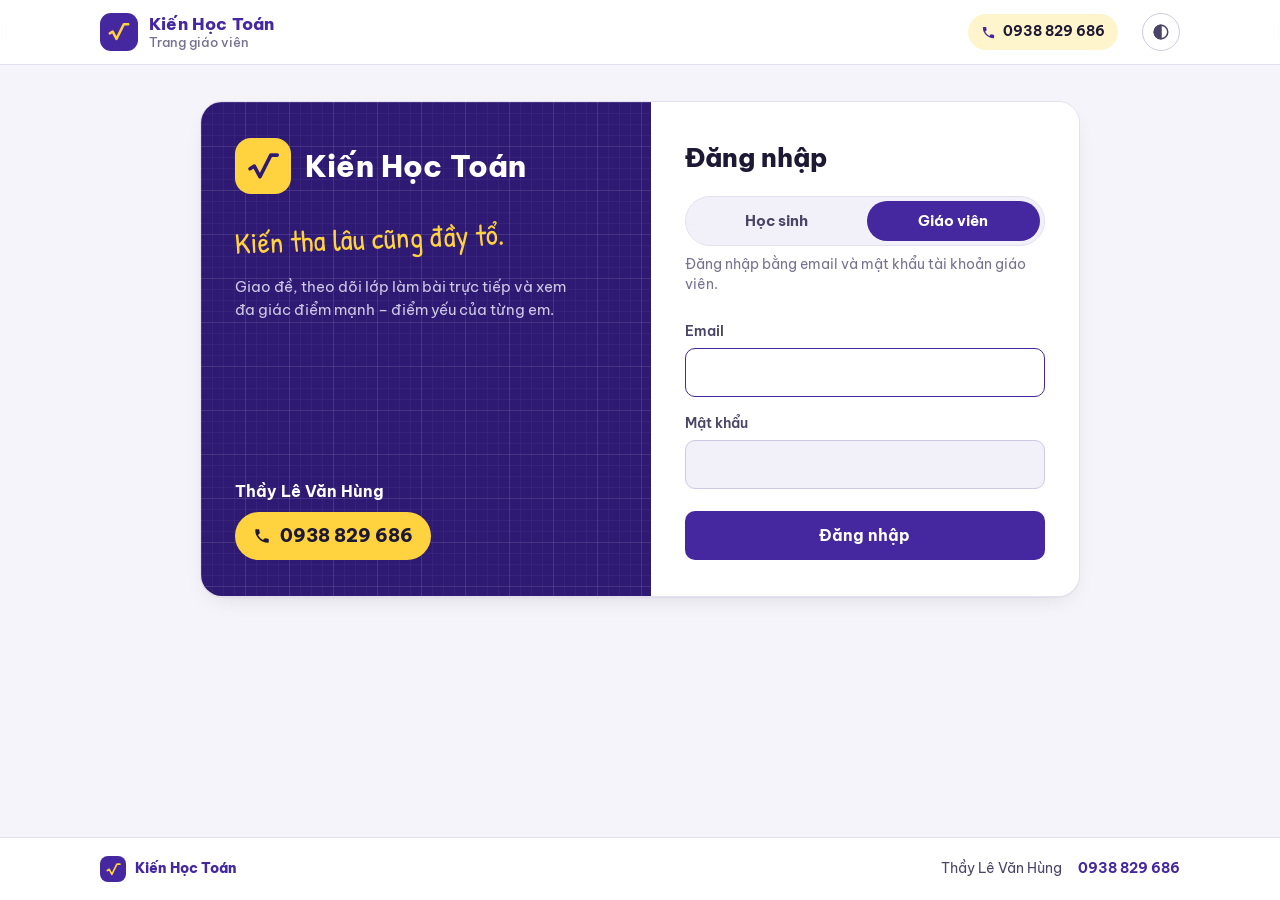
==== giaovien.html @ 75356dbc "Web Kiến Học Toán: bản có giao đề theo ID" ====
<!doctype html>
<html lang="vi">
<head>
<meta charset="utf-8">
<meta name="viewport" content="width=device-width,initial-scale=1">
<title>Giáo viên – Kiến Học Toán</title>
<meta name="description" content="Trang giáo viên Kiến Học Toán.">
<meta name="theme-color" content="#4527a0">
<link rel="icon" href="data:image/svg+xml,%3Csvg xmlns='http://www.w3.org/2000/svg' viewBox='0 0 40 40'%3E%3Crect width='40' height='40' rx='10' fill='%234527a0'/%3E%3Cpath d='M7 22.5l4.2-2.6 5.6 10.6L27.6 9H34' fill='none' stroke='%23ffd23f' stroke-width='3.6' stroke-linecap='round' stroke-linejoin='round'/%3E%3C/svg%3E">
<link rel="stylesheet" href="assets/katex/katex.min.css">
<link rel="stylesheet" href="assets/style.css">
</head>
<body>
<header class="top">
  <div class="wrap">
    <a class="logo" id="goHome" href="#" onclick="return false" aria-label="Kiến Học Toán – về trang chủ"><span class="mark"><svg viewBox="0 0 40 40" aria-hidden="true"><path d="M7 22.5l4.2-2.6 5.6 10.6L27.6 9H34" fill="none" stroke="currentColor" stroke-width="3.6" stroke-linecap="round" stroke-linejoin="round"/></svg></span><span class="t"><b>Kiến Học Toán</b><small>Trang giáo viên</small></span></a>
    <div class="sp"></div>
    <a class="hphone" id="hPhone" hidden></a>
    <div class="student" id="who"></div>
    <button class="iconbtn" id="themeBtn" title="Đổi giao diện sáng/tối" aria-label="Đổi giao diện sáng/tối"><svg width="18" height="18" viewBox="0 0 24 24" fill="none" stroke="currentColor" stroke-width="2"><circle cx="12" cy="12" r="9"/><path d="M12 3a9 9 0 0 0 0 18z" fill="currentColor"/></svg></button>
  </div>
</header>
<main id="app"></main>
<footer class="site-foot" id="siteFoot"></footer>
<div id="modalRoot"></div>
<script src="assets/katex/katex.min.js"></script>
<script src="assets/katex/auto-render.min.js"></script>
<script src="assets/config.js"></script>
<script src="assets/curriculum.js"></script>
<script src="assets/core.js"></script>
<script src="assets/teacher.js"></script>
</body>
</html>
---- assets/style.css ----
/* Kiến Học Toán — giao diện
   Ý tưởng: góc học tập của học sinh Việt Nam — mực tím, vở ô li, bút dạ quang vàng, bút đỏ chấm điểm. */
@font-face{font-family:"Be Vietnam Pro";src:url(fonts/bevietnampro-400.woff) format("woff");font-weight:400;font-display:swap}
@font-face{font-family:"Be Vietnam Pro";src:url(fonts/bevietnampro-500.woff) format("woff");font-weight:500;font-display:swap}
@font-face{font-family:"Be Vietnam Pro";src:url(fonts/bevietnampro-600.woff) format("woff");font-weight:600;font-display:swap}
@font-face{font-family:"Be Vietnam Pro";src:url(fonts/bevietnampro-700.woff) format("woff");font-weight:700 750;font-display:swap}
@font-face{font-family:"Be Vietnam Pro";src:url(fonts/bevietnampro-800.woff) format("woff");font-weight:800 900;font-display:swap}
@font-face{font-family:"Patrick Hand";src:url(fonts/patrickhand.woff) format("woff");font-weight:400;font-display:swap}
:root{
  --bg:#f5f4fa; --surface:#ffffff; --surface-2:#f2f0f9; --ink:#1d1934; --ink-2:#4a4566; --ink-3:#77728f;
  --line:#e4e0f0; --line-2:#cfc9e3;
  --brand:#4527a0; --brand-2:#5b3fd0; --brand-soft:#ebe6fb; --brand-deep:#2f1a73;
  --accent:#ffd23f; --accent-2:#f4bd00; --accent-soft:#fff5cc; --on-accent:#1d1934;
  --pen:#d3302c; --mark-bg:#4527a0;
  --ok:#1d7a47; --ok-soft:#e1f3e8; --bad:#c62828; --bad-soft:#fbe5e4; --warn:#a86400; --warn-soft:#fdf0d8;
  --radar-1:#4527a0; --radar-2:#e09b00;
  --grid:rgba(69,39,160,.09); --grid-strong:rgba(69,39,160,.16);
  --shadow:0 1px 0 rgba(29,25,52,.04),0 8px 24px -12px rgba(29,25,52,.18);
  --on-brand:#ffffff; --r:16px; --r-s:10px;
  --font:"Be Vietnam Pro","Segoe UI",system-ui,-apple-system,Roboto,Arial,sans-serif;
  --hand:"Patrick Hand","Comic Sans MS",cursive;
  --serif:"Times New Roman","Noto Serif",Georgia,serif;
}
@media (prefers-color-scheme:dark){
  :root:not([data-theme="light"]){
    --bg:#14111f; --surface:#1c182c; --surface-2:#18142a; --ink:#ece9f8; --ink-2:#bdb7d8; --ink-3:#8d87aa;
    --line:#2b2543; --line-2:#3a3358; --brand:#a894ff; --brand-2:#bcadff; --brand-soft:#28214a; --brand-deep:#1b1338;
    --accent:#ffd23f; --accent-2:#ffdf6e; --accent-soft:#352c10; --on-accent:#1d1934;
    --pen:#ff6a62;
    --ok:#4cc985; --ok-soft:#14301f; --bad:#ff7b72; --bad-soft:#3a1a1c; --warn:#f0b54a; --warn-soft:#352812;
    --radar-1:#a894ff; --radar-2:#ffd23f; --grid:rgba(168,148,255,.08); --grid-strong:rgba(168,148,255,.14);
    --on-brand:#14111f; --shadow:0 1px 0 rgba(0,0,0,.3),0 10px 28px -12px rgba(0,0,0,.6);
  }
}
:root[data-theme="dark"]{
  --bg:#14111f; --surface:#1c182c; --surface-2:#18142a; --ink:#ece9f8; --ink-2:#bdb7d8; --ink-3:#8d87aa;
  --line:#2b2543; --line-2:#3a3358; --brand:#a894ff; --brand-2:#bcadff; --brand-soft:#28214a; --brand-deep:#1b1338;
  --accent:#ffd23f; --accent-2:#ffdf6e; --accent-soft:#352c10; --on-accent:#1d1934;
  --pen:#ff6a62;
  --ok:#4cc985; --ok-soft:#14301f; --bad:#ff7b72; --bad-soft:#3a1a1c; --warn:#f0b54a; --warn-soft:#352812;
  --radar-1:#a894ff; --radar-2:#ffd23f; --grid:rgba(168,148,255,.08); --grid-strong:rgba(168,148,255,.14);
  --on-brand:#14111f; --shadow:0 1px 0 rgba(0,0,0,.3),0 10px 28px -12px rgba(0,0,0,.6);
}
*{box-sizing:border-box}
html,body{margin:0;padding:0}
body{background:var(--bg);color:var(--ink);font-family:var(--font);font-size:16px;line-height:1.55;-webkit-font-smoothing:antialiased;min-height:100vh;display:flex;flex-direction:column}
main{flex:1}
button,input,select,textarea{font:inherit;color:inherit}
button{cursor:pointer}
a{color:var(--brand)}
:focus-visible{outline:3px solid var(--accent-2);outline-offset:2px;border-radius:6px}
.wrap{max-width:1120px;margin:0 auto;padding:0 20px}
@media (max-width:600px){.wrap{padding:0 16px}}
@media (prefers-reduced-motion:reduce){*{transition:none!important;animation:none!important}}

/* vở ô li: ô vuông nhỏ, cứ 4 ô có 1 đường đậm */
.oli{background-color:var(--surface);
  background-image:linear-gradient(var(--grid-strong) 1px,transparent 1px),linear-gradient(90deg,var(--grid-strong) 1px,transparent 1px),
    linear-gradient(var(--grid) 1px,transparent 1px),linear-gradient(90deg,var(--grid) 1px,transparent 1px);
  background-size:40px 40px,40px 40px,10px 10px,10px 10px}

/* ---------- logo ---------- */
.mark{width:38px;height:38px;border-radius:11px;background:var(--mark-bg,#4527a0);color:var(--accent);display:grid;place-items:center;flex:none}
.mark svg{width:72%;height:72%}
.mark.sm{width:26px;height:26px;border-radius:8px}
.mark.lg{width:56px;height:56px;border-radius:16px;background:var(--accent);color:var(--brand-deep)}

/* ---------- header ---------- */
.top{position:sticky;top:0;z-index:20;background:color-mix(in srgb,var(--surface) 92%,transparent);backdrop-filter:blur(10px);border-bottom:1px solid var(--line)}
.top .wrap{display:flex;align-items:center;gap:12px;height:64px}
.logo{display:flex;align-items:center;gap:11px;color:var(--ink);text-decoration:none;cursor:pointer;min-width:0}
.logo .t{display:flex;flex-direction:column;line-height:1.15;min-width:0}
.logo .t b{font-weight:800;font-size:17px;letter-spacing:.2px;color:var(--brand);white-space:nowrap}
.logo .t small{font-size:12.5px;color:var(--ink-3);font-weight:500;white-space:nowrap}
.top .sp{flex:1}
.hphone{display:inline-flex;align-items:center;gap:7px;padding:7px 13px;border-radius:999px;background:var(--accent-soft);color:var(--ink);text-decoration:none;font-weight:700;font-size:14px;font-variant-numeric:tabular-nums;white-space:nowrap}
.hphone svg{width:15px;height:15px;color:var(--brand)}
.hphone:hover{background:var(--accent)}
.student{display:flex;align-items:center;gap:8px}
.iconbtn{border:1px solid var(--line-2);background:var(--surface);border-radius:999px;width:38px;height:38px;display:grid;place-items:center;flex:none;color:var(--ink-2)}
.iconbtn:hover{color:var(--brand);border-color:var(--brand)}
@media (max-width:860px){.hphone span{display:none}.hphone{padding:9px}}
@media (max-width:600px){.logo .t small{display:none}.logo .t b{font-size:15.5px}}

/* ---------- footer ---------- */
.site-foot{border-top:1px solid var(--line);background:var(--surface);margin-top:40px}
.site-foot .wrap{display:flex;align-items:center;justify-content:space-between;gap:12px;flex-wrap:wrap;padding-top:18px;padding-bottom:18px;font-size:14px;color:var(--ink-2)}
.f-brand{display:flex;align-items:center;gap:9px}
.f-brand b{color:var(--brand);font-weight:800}
.f-contact{display:flex;gap:16px;align-items:center}
.f-contact a{font-weight:700;text-decoration:none;font-variant-numeric:tabular-nums}

/* ---------- đăng nhập ---------- */
.center{display:grid;place-items:center;padding:36px 0}
.auth{width:100%;max-width:880px;display:grid;grid-template-columns:1.05fr 1fr;border-radius:22px;overflow:hidden;background:var(--surface);border:1px solid var(--line);box-shadow:var(--shadow)}
.brandpanel{position:relative;background:var(--brand-deep);color:#f3f0ff;padding:36px 34px;display:flex;flex-direction:column;gap:14px;
  background-image:linear-gradient(rgba(255,255,255,.08) 1px,transparent 1px),linear-gradient(90deg,rgba(255,255,255,.08) 1px,transparent 1px),
    linear-gradient(rgba(255,255,255,.035) 1px,transparent 1px),linear-gradient(90deg,rgba(255,255,255,.035) 1px,transparent 1px);
  background-size:44px 44px,44px 44px,11px 11px,11px 11px}
.bp-logo{display:flex;align-items:center;gap:14px}
.bp-name{font-size:30px;font-weight:800;line-height:1.1;letter-spacing:.2px;color:#fff}
.bp-saying{font-family:var(--hand);font-size:30px;line-height:1.15;color:var(--accent);margin:18px 0 0;transform:rotate(-2deg);transform-origin:left}
.bp-text{margin:0;color:rgba(243,240,255,.82);font-size:15px;max-width:34ch}
.bp-contact{margin-top:auto;padding-top:22px;display:flex;flex-direction:column;gap:8px;align-items:flex-start}
.bp-contact b{font-size:16px;color:#fff}
.bp-call{display:inline-flex;align-items:center;gap:9px;background:var(--accent);color:var(--on-accent);text-decoration:none;font-weight:800;font-size:18px;padding:10px 18px;border-radius:999px;font-variant-numeric:tabular-nums}
.bp-call svg{width:18px;height:18px}
.bp-call:hover{background:#fff}
.auth .login{width:100%;display:flex;flex-direction:column;gap:6px;padding:36px 34px;border:0;border-radius:0;box-shadow:none;background:var(--surface)}
.login h1{margin:0;font-size:26px;font-weight:800}
.login label{font-size:13.5px;color:var(--ink-2);margin-top:10px;font-weight:600}
.login .sub{margin:2px 0 4px;color:var(--ink-3);font-size:14px}
.login input,.form input,.form select,.form textarea{width:100%;padding:11px 13px;border:1.5px solid var(--line-2);border-radius:var(--r-s);background:var(--surface-2);font-size:16px}
.login input:focus,.form input:focus,.form select:focus,.form textarea:focus{outline:none;border-color:var(--brand);background:var(--surface)}
.login .btn{margin-top:16px;padding:12px;font-size:16px}
.roles{display:grid;grid-template-columns:1fr 1fr;gap:4px;background:var(--surface-2);border:1px solid var(--line);border-radius:999px;padding:4px;margin:12px 0 2px}
.roles>*{border:0;background:none;padding:8px 10px;border-radius:999px;text-align:center;font-weight:700;font-size:15px;color:var(--ink-2);text-decoration:none;cursor:pointer}
.roles>*:hover{color:var(--brand)}
.roles .on{background:var(--brand);color:var(--on-brand);cursor:default}
.roles .on:hover{color:var(--on-brand)}
@media (max-width:760px){
  .center{padding:16px 0}
  .auth{grid-template-columns:1fr;border-radius:18px}
  .brandpanel{padding:24px 22px;gap:8px}
  .bp-name{font-size:24px}.mark.lg{width:46px;height:46px}
  .bp-saying{font-size:24px;margin-top:8px}
  .bp-text{display:none}
  .bp-contact{padding-top:10px;flex-direction:row;align-items:center;flex-wrap:wrap;gap:10px 14px}
  .bp-call{font-size:16px;padding:8px 14px}
  .auth .login{padding:24px 22px}
}

/* ---------- trang chủ học sinh ---------- */
.hero{margin:26px 0 6px;padding:26px 28px;border-radius:var(--r);border:1px solid var(--line)}
.hero{background-color:var(--surface);
  background-image:linear-gradient(var(--grid-strong) 1px,transparent 1px),linear-gradient(90deg,var(--grid-strong) 1px,transparent 1px),
    linear-gradient(var(--grid) 1px,transparent 1px),linear-gradient(90deg,var(--grid) 1px,transparent 1px);
  background-size:40px 40px,40px 40px,10px 10px,10px 10px;background-position:-1px -1px}
.hero h1{font-size:32px;line-height:1.2;margin:0 0 6px;font-weight:800;letter-spacing:-.3px;color:var(--brand)}
.hero p{margin:0;color:var(--ink-2);max-width:62ch}
@media (max-width:600px){.hero{padding:20px 18px;margin-top:16px}.hero h1{font-size:26px}}
.grades{display:flex;gap:8px;flex-wrap:wrap;margin:6px 0 14px}
.grade{position:relative;border:1.5px solid var(--line-2);background:var(--surface);padding:8px 18px;border-radius:999px;font-weight:700;min-width:84px;color:var(--ink-2)}
.grade:hover:not([disabled]){border-color:var(--brand);color:var(--brand)}
.grade.on{background:var(--brand);border-color:var(--brand);color:var(--on-brand)}
.grade[disabled]{opacity:.5;cursor:not-allowed}
.grade small{display:block;font-size:10.5px;font-weight:500;opacity:.8;line-height:1}
.bankinfo{font-size:13.5px;color:var(--ink-3);margin:6px 0 0}

.section-t{font-size:20px;letter-spacing:-.1px;color:var(--ink);font-weight:800;margin:34px 0 12px;display:flex;align-items:center;gap:10px}
.section-t::before{content:"";width:6px;height:22px;border-radius:3px;background:var(--accent)}
.cards{display:grid;grid-template-columns:repeat(auto-fill,minmax(250px,1fr));gap:14px}
.card{background:var(--surface);border:1px solid var(--line);border-radius:var(--r);padding:18px;display:flex;flex-direction:column;gap:10px;text-align:left}
.card:hover{border-color:var(--line-2)}
.card h3{margin:0;font-size:18px;line-height:1.3;font-weight:750}
.card p{margin:0;color:var(--ink-2);font-size:14px}
.card .meta{font-size:13px;color:var(--ink-3)}
.card .row{display:flex;gap:8px;align-items:center;margin-top:auto;flex-wrap:wrap}
.card .row.stack{flex-direction:column;align-items:stretch}
.card .row.stack select{flex:none;width:100%}
.card select{flex:1;min-width:0;padding:9px 10px;border-radius:var(--r-s);border:1.5px solid var(--line-2);background:var(--surface-2)}
.card .tag{display:inline-block;font-size:12px;font-weight:700;padding:3px 9px;border-radius:999px;background:var(--brand-soft);color:var(--brand);align-self:flex-start}
.card .tag.acc{background:var(--accent-soft);color:var(--ink)}
.card.disabled{opacity:.6}
.btn{border:0;border-radius:var(--r-s);padding:10px 16px;font-weight:700;background:var(--brand);color:var(--on-brand);transition:background .15s,transform .05s}
.btn:hover{background:var(--brand-2)}
.btn:active{transform:translateY(1px)}
.btn[disabled]{opacity:.45;cursor:not-allowed;background:var(--brand)}
.btn.ghost{background:transparent;color:var(--brand);border:1.5px solid var(--line-2)}
.btn.ghost:hover{border-color:var(--brand);background:var(--brand-soft)}
.btn.acc{background:var(--accent);color:var(--on-accent)}
.btn.acc:hover{background:var(--accent-2)}
.btn.acc[disabled]{background:var(--accent)}
.btn.sm{padding:7px 12px;font-size:14px}
.terms{display:grid;grid-template-columns:1fr 1fr;gap:8px}
.terms .btn{width:100%}

/* ---------- hồ sơ ---------- */
.profile{display:grid;grid-template-columns:minmax(0,1.1fr) minmax(0,1fr);gap:16px}
@media (max-width:820px){.profile{grid-template-columns:1fr}}
.panel{background:var(--surface);border:1px solid var(--line);border-radius:var(--r);padding:20px}
.panel h3{margin:0 0 4px;font-size:17px;font-weight:750}
.panel .sub{color:var(--ink-3);font-size:13.5px;margin:0 0 10px}
.hist{list-style:none;margin:0;padding:0;max-height:360px;overflow:auto}
.hist li{display:flex;gap:12px;align-items:center;padding:10px 4px;border-bottom:1px solid var(--line)}
.hist li:last-child{border-bottom:0}
.hist .sc{font-family:var(--hand);color:var(--pen);font-size:24px;line-height:1;width:50px;text-align:center;font-variant-numeric:tabular-nums}
.hist .ti{flex:1;min-width:0}
.hist .ti b{display:block;font-weight:600;font-size:14.5px;white-space:nowrap;overflow:hidden;text-overflow:ellipsis}
.hist .ti span{font-size:12.5px;color:var(--ink-3)}
.empty{color:var(--ink-3);font-size:14px;padding:18px 0;text-align:center}

/* ---------- làm bài ---------- */
.exam-head{position:sticky;top:64px;z-index:15;background:color-mix(in srgb,var(--bg) 94%,transparent);backdrop-filter:blur(8px);padding:12px 0;border-bottom:1px solid var(--line)}
.exam-head .wrap{display:flex;align-items:center;gap:14px;flex-wrap:wrap}
.exam-head h2{margin:0;font-size:18px;flex:1;min-width:200px;font-weight:750}
.timer{font-variant-numeric:tabular-nums;font-weight:800;font-size:19px;padding:6px 14px;border-radius:999px;background:var(--brand-soft);color:var(--brand)}
.timer.low{background:var(--bad-soft);color:var(--bad)}
.prog{font-size:14px;color:var(--ink-2)}
.exam-grid{display:grid;grid-template-columns:minmax(0,1fr) 260px;gap:20px;padding:20px 0 60px;align-items:start}
@media (max-width:900px){.exam-grid{grid-template-columns:1fr}.navbox{position:static!important;order:-1}}
.part-t{font-weight:800;font-size:16px;margin:20px 0 10px;color:var(--brand)}
.part-t small{font-weight:500;color:var(--ink-3);font-size:13px;margin-left:6px}
.q{background:var(--surface);border:1px solid var(--line);border-radius:var(--r);padding:18px 20px;margin-bottom:14px;scroll-margin-top:150px}
.q .qh{display:flex;gap:8px;align-items:baseline;margin-bottom:8px;flex-wrap:wrap}
.q .qn{font-weight:800;color:var(--brand)}
.q .lvl{font-size:11.5px;font-weight:700;padding:1px 8px;border-radius:999px;background:var(--surface-2);border:1px solid var(--line);color:var(--ink-3)}
.q .flag{margin-left:auto;border:0;background:none;color:var(--ink-3);font-size:13px;border-radius:6px;padding:2px 6px}
.q .flag.on{color:var(--on-accent);background:var(--accent);font-weight:700}
.qtext{font-family:var(--serif);font-size:18px;line-height:1.6;overflow-wrap:anywhere}
.qtext .c,.sol .c{text-align:center}
.qtext ul,.qtext ol{margin:4px 0;padding-left:22px}
img.fig{max-width:100%;height:auto;background:#fff;border-radius:6px;padding:4px;display:inline-block;vertical-align:middle}
.qtext .katex-display{overflow-x:auto;overflow-y:hidden;padding:2px 0}
.opts{display:grid;grid-template-columns:1fr 1fr;gap:8px;margin-top:12px}
.opts.one{grid-template-columns:1fr}
@media (max-width:640px){.opts{grid-template-columns:1fr}}
.opt{display:flex;gap:10px;align-items:flex-start;text-align:left;border:1.5px solid var(--line);background:var(--surface-2);border-radius:var(--r-s);padding:9px 12px;font-family:var(--serif);font-size:17.5px;min-width:0;transition:border-color .12s,background .12s}
.opt:hover:not([disabled]){border-color:var(--brand-2)}
.opt .L{flex:none;width:27px;height:27px;border-radius:50%;display:grid;place-items:center;font-family:var(--font);font-weight:800;font-size:13.5px;border:1.5px solid var(--line-2);color:var(--ink-2);background:var(--surface)}
.opt .v{min-width:0;overflow-wrap:anywhere;padding-top:1px}
.opt.sel{border-color:var(--brand);background:var(--brand-soft)}
.opt.sel .L{background:var(--brand);border-color:var(--brand);color:var(--on-brand)}
.opt.right{border-color:var(--ok);background:var(--ok-soft)}
.opt.right .L{background:var(--ok);border-color:var(--ok);color:#fff}
.opt.wrong{border-color:var(--bad);background:var(--bad-soft)}
.opt.wrong .L{background:var(--bad);border-color:var(--bad);color:#fff}
.tf{margin-top:12px;border:1px solid var(--line);border-radius:var(--r-s);overflow:hidden}
.tf .r{display:grid;grid-template-columns:28px minmax(0,1fr) auto;gap:10px;align-items:center;padding:9px 12px;border-bottom:1px solid var(--line);background:var(--surface-2)}
.tf .r:last-child{border-bottom:0}
.tf .k{font-weight:800;color:var(--ink-2)}
.tf .v{font-family:var(--serif);font-size:17.5px;overflow-wrap:anywhere;min-width:0}
.tf .sw{display:flex;gap:6px}
.tf .sw button{border:1.5px solid var(--line-2);background:var(--surface);border-radius:8px;padding:5px 13px;font-weight:700;font-size:14px}
.tf .sw button.on.t{background:var(--ok);border-color:var(--ok);color:#fff}
.tf .sw button.on.f{background:var(--bad);border-color:var(--bad);color:#fff}
.tf .r.right{background:var(--ok-soft)}
.tf .r.wrong{background:var(--bad-soft)}
.tf .key{font-size:12.5px;font-weight:700;margin-left:6px}
@media (max-width:520px){.tf .r{grid-template-columns:24px minmax(0,1fr)}.tf .sw{grid-column:2}}
.sa{margin-top:12px;display:flex;gap:10px;align-items:center;flex-wrap:wrap}
.sa input{width:200px;padding:9px 12px;border:1.5px solid var(--line-2);border-radius:var(--r-s);background:var(--surface-2);font-size:17px;font-variant-numeric:tabular-nums}
.sa input:focus{outline:none;border-color:var(--brand);background:var(--surface)}
.sa .hint{font-size:13px;color:var(--ink-3)}
.navbox{position:sticky;top:150px;background:var(--surface);border:1px solid var(--line);border-radius:var(--r);padding:16px}
.navbox h4{margin:0 0 10px;font-size:14px;color:var(--ink-2);font-weight:750}
.navgrid{display:grid;grid-template-columns:repeat(6,1fr);gap:6px;margin-bottom:12px}
.navgrid button{border:1px solid var(--line-2);background:var(--surface-2);border-radius:8px;height:34px;font-size:13.5px;font-weight:700;padding:0}
.navgrid button.done{background:var(--brand);border-color:var(--brand);color:var(--on-brand)}
.navgrid button.flagged{box-shadow:inset 0 -4px 0 var(--accent)}
.navgrid button.right{background:var(--ok);border-color:var(--ok);color:#fff}
.navgrid button.wrong{background:var(--bad);border-color:var(--bad);color:#fff}
.navgrid button.part{background:var(--warn);border-color:var(--warn);color:#fff}
.legend{display:flex;flex-wrap:wrap;gap:10px;font-size:12px;color:var(--ink-3);margin-bottom:12px}
.legend i{display:inline-block;width:10px;height:10px;border-radius:3px;margin-right:4px;vertical-align:-1px}
.navbox .btn{width:100%}

/* ---------- kết quả: điểm chấm bằng bút đỏ trên giấy ô li ---------- */
.res-top{display:grid;grid-template-columns:280px minmax(0,1fr);gap:16px;margin:22px 0 16px}
@media (max-width:760px){.res-top{grid-template-columns:1fr}}
.score{position:relative;border-radius:var(--r);padding:22px 24px;display:flex;flex-direction:column;justify-content:center;border:1px solid var(--line);color:var(--ink);
  background-color:var(--surface);
  background-image:linear-gradient(var(--grid-strong) 1px,transparent 1px),linear-gradient(90deg,var(--grid-strong) 1px,transparent 1px),
    linear-gradient(var(--grid) 1px,transparent 1px),linear-gradient(90deg,var(--grid) 1px,transparent 1px);
  background-size:40px 40px,40px 40px,10px 10px,10px 10px}
.score .big{font-family:var(--hand);color:var(--pen);font-size:86px;line-height:.9;font-variant-numeric:tabular-nums;align-self:flex-start;
  padding:10px 22px 4px 18px;border:3px solid var(--pen);border-radius:52% 48% 55% 45% / 58% 50% 50% 42%;transform:rotate(-5deg);margin:4px 0 8px 4px;animation:penIn .5s ease-out both}
.score .big small{font-size:30px;opacity:.85}
.score .lab{color:var(--ink-2);font-size:14px;margin-top:6px}
.score .rank{margin-top:4px;font-family:var(--hand);color:var(--pen);font-size:26px;line-height:1.1}
@keyframes penIn{from{opacity:0;transform:rotate(-5deg) scale(1.25)}to{opacity:1;transform:rotate(-5deg) scale(1)}}
.kpis{display:grid;grid-template-columns:repeat(auto-fit,minmax(150px,1fr));gap:12px}
.kpi{background:var(--surface);border:1px solid var(--line);border-radius:var(--r);padding:14px 16px}
.kpi .n{font-size:24px;font-weight:800;font-variant-numeric:tabular-nums}
.kpi .l{font-size:13px;color:var(--ink-3)}
.kpi .bar{height:6px;border-radius:9px;background:var(--line);margin-top:8px;overflow:hidden}
.kpi .bar i{display:block;height:100%;background:var(--brand-2);border-radius:9px}
.radars{display:grid;grid-template-columns:1fr 1fr;gap:16px}
@media (max-width:820px){.radars{grid-template-columns:1fr}}
.radar-box svg{width:100%;height:auto;display:block}
.radar-box .lg{display:flex;gap:14px;font-size:12.5px;color:var(--ink-2);margin-top:4px;flex-wrap:wrap}
.radar-box .lg i{display:inline-block;width:14px;height:3px;border-radius:2px;margin-right:5px;vertical-align:3px}
.radar-axis{font-size:11.5px;fill:var(--ink-2);font-family:var(--font)}
.radar-val{font-size:10.5px;fill:var(--ink-3);font-family:var(--font);font-variant-numeric:tabular-nums}
.sw-list{display:grid;grid-template-columns:1fr 1fr;gap:16px;margin-top:16px}
@media (max-width:820px){.sw-list{grid-template-columns:1fr}}
.sw-list ul{list-style:none;padding:0;margin:0}
.sw-list li{display:flex;gap:10px;align-items:center;padding:8px 0;border-bottom:1px solid var(--line);font-size:14.5px}
.sw-list li:last-child{border-bottom:0}
.sw-list .pct{font-weight:800;width:48px;text-align:right;font-variant-numeric:tabular-nums}
.sw-list .nm{flex:1;min-width:0}
.recs{display:grid;gap:10px;margin-top:6px}
.rec{display:flex;gap:14px;align-items:center;border:1px solid var(--line);border-left:5px solid var(--accent);border-radius:var(--r-s);padding:12px 14px;background:var(--surface)}
.rec .tx{flex:1;min-width:0}
.rec .tx b{display:block}
.rec .tx span{font-size:13.5px;color:var(--ink-2)}
@media (max-width:560px){.rec{flex-direction:column;align-items:stretch}}
.review-t{display:flex;align-items:center;gap:10px;flex-wrap:wrap}
.review-t .sp{flex:1}
.filters{display:flex;gap:6px;flex-wrap:wrap}
.filters button{border:1.5px solid var(--line-2);background:var(--surface);border-radius:999px;padding:5px 13px;font-size:13.5px;font-weight:600}
.filters button.on{background:var(--brand);color:var(--on-brand);border-color:var(--brand)}
.verdict{font-size:12px;font-weight:800;padding:2px 9px;border-radius:999px}
.verdict.ok{background:var(--ok-soft);color:var(--ok)}
.verdict.bad{background:var(--bad-soft);color:var(--bad)}
.verdict.part{background:var(--warn-soft);color:var(--warn)}
.verdict.skip{background:var(--surface-2);color:var(--ink-3);border:1px solid var(--line)}
.keyline{margin-top:10px;font-size:14.5px;color:var(--ink-2)}
.keyline b{color:var(--ok)}
details.sol{margin-top:10px;border-top:1px dashed var(--line-2);padding-top:8px}
details.sol summary{cursor:pointer;color:var(--brand);font-size:14px;font-weight:700}
details.sol div{font-family:var(--serif);font-size:17px;margin-top:6px}
.qsrc{font-size:11.5px;color:var(--ink-3);margin-left:auto}

/* ---------- hộp thoại, thông báo ---------- */
.modal-bg{position:fixed;inset:0;background:rgba(20,14,40,.5);display:grid;place-items:center;z-index:50;padding:16px}
.modal{background:var(--surface);border-radius:18px;max-width:520px;width:100%;padding:24px;box-shadow:0 24px 70px rgba(10,6,30,.35);max-height:90vh;overflow:auto}
.modal h3{margin:0 0 6px;font-size:20px;font-weight:800}
.modal p{color:var(--ink-2);margin:0 0 12px}
.modal .grid3{display:grid;grid-template-columns:repeat(3,1fr);gap:10px;margin:10px 0}
.modal label{font-size:12.5px;color:var(--ink-2);display:block;margin-bottom:3px;font-weight:600}
.modal input[type=number]{width:100%;padding:9px 10px;border:1.5px solid var(--line-2);border-radius:var(--r-s);background:var(--surface-2)}
.modal .avail{font-size:12px;color:var(--ink-3);margin-top:2px}
.modal .acts{display:flex;gap:10px;justify-content:flex-end;margin-top:16px;flex-wrap:wrap}
.modal.wide{max-width:980px}
.note{font-size:13.5px;background:var(--warn-soft);color:var(--warn);padding:9px 12px;border-radius:var(--r-s);margin:8px 0}
.note.bad{background:var(--bad-soft);color:var(--bad)}
.foot{color:var(--ink-3);font-size:12.5px;text-align:center;padding:30px 0 10px}
.hidden{display:none!important}
.loading{padding:60px 0;text-align:center;color:var(--ink-3)}
.who-n{display:flex;flex-direction:column;line-height:1.2;text-align:right;margin-right:4px}
.who-n b{font-weight:700}
.who-n small{color:var(--ink-3);font-size:12px}
@media (max-width:600px){.who-n small{display:none}.who-n b{font-size:13px;max-width:96px;overflow:hidden;text-overflow:ellipsis;white-space:nowrap}}
.pill{font-size:11.5px;font-weight:700;padding:2px 9px;border-radius:999px;background:var(--surface-2);border:1px solid var(--line);color:var(--ink-2);white-space:nowrap}
.pill.ok{background:var(--ok-soft);color:var(--ok);border-color:transparent}
.pill.bad{background:var(--bad-soft);color:var(--bad);border-color:transparent}
.pill.warn{background:var(--warn-soft);color:var(--warn);border-color:transparent}
.pill.info{background:var(--brand-soft);color:var(--brand);border-color:transparent}
.hist li.click{cursor:pointer;border-radius:8px}
.hist li.click:hover{background:var(--surface-2)}
.savest{font-size:13px;color:var(--ink-3)}
.savest.ok{color:var(--ok)}
.savest.bad{color:var(--bad);font-weight:700}
.bars{list-style:none;margin:0;padding:0}
.bars li{padding:7px 0}
.bars .bl{display:flex;justify-content:space-between;gap:10px;font-size:14.5px}
.bar{height:6px;border-radius:9px;background:var(--line);margin-top:6px;overflow:hidden}
.bar i{display:block;height:100%;background:var(--brand-2);border-radius:9px}
.toasts{position:fixed;bottom:18px;left:50%;transform:translateX(-50%);display:flex;flex-direction:column;gap:8px;z-index:80;width:min(92vw,460px)}
.toast{background:var(--ink);color:var(--bg);padding:11px 16px;border-radius:12px;box-shadow:var(--shadow);font-size:14.5px}
.toast.bad{background:var(--bad);color:#fff}
.toast.ok{background:var(--ok);color:#fff}

/* ---------- giáo viên ---------- */
.tabs{display:flex;gap:4px;border-bottom:1px solid var(--line);margin:20px 0 20px;overflow-x:auto}
.tabs button{border:0;background:none;padding:11px 15px;font-weight:700;color:var(--ink-3);border-bottom:3px solid transparent;white-space:nowrap}
.tabs button:hover{color:var(--brand)}
.tabs button.on{color:var(--brand);border-bottom-color:var(--accent)}
.form{display:grid;grid-template-columns:repeat(auto-fit,minmax(200px,1fr));gap:12px 16px}
.form label{display:block;font-size:12.5px;color:var(--ink-2);margin-bottom:4px;font-weight:600}
.form .full{grid-column:1/-1}
.form textarea{min-height:150px;font-family:var(--font)}
.chk{display:flex;gap:8px;align-items:center;font-size:14.5px}
.chk input{width:auto;accent-color:var(--brand)}
.tbl-wrap{overflow-x:auto;border:1px solid var(--line);border-radius:var(--r);background:var(--surface)}
table.tbl{border-collapse:collapse;width:100%;font-size:14.5px}
.tbl th,.tbl td{padding:10px 12px;border-bottom:1px solid var(--line);text-align:left;white-space:nowrap}
.tbl th{font-size:12.5px;font-weight:700;color:var(--ink-2);background:var(--surface-2);position:sticky;top:0}
.tbl tr:last-child td{border-bottom:0}
.tbl td.num{text-align:right;font-variant-numeric:tabular-nums}
.tbl tr.click{cursor:pointer}
.tbl tr.click:hover td{background:var(--brand-soft)}
.mono{font-family:ui-monospace,Consolas,monospace;font-size:14px}
.prog-mini{display:inline-block;width:80px;height:6px;background:var(--line);border-radius:9px;vertical-align:middle;margin-right:6px;overflow:hidden}
.prog-mini i{display:block;height:100%;background:var(--accent-2)}
.hist-bars{display:flex;align-items:flex-end;gap:6px;height:120px;padding-top:10px}
.hist-bars div{flex:1;background:var(--brand-2);border-radius:5px 5px 0 0;position:relative;min-height:2px}
.hist-bars span{position:absolute;top:-17px;left:0;right:0;text-align:center;font-size:11px;color:var(--ink-2)}
.hist-x{display:flex;gap:6px;font-size:11px;color:var(--ink-3)}
.hist-x span{flex:1;text-align:center}
.lesson-pick{display:grid;grid-template-columns:repeat(auto-fill,minmax(260px,1fr));gap:4px 14px;max-height:280px;overflow:auto;border:1px solid var(--line);border-radius:var(--r-s);padding:10px;background:var(--surface-2)}
.progress{height:10px;background:var(--line);border-radius:9px;overflow:hidden;margin:10px 0}
.progress i{display:block;height:100%;background:var(--ok);width:0;transition:width .2s}
.qmini{font-family:var(--serif);font-size:15.5px;max-height:120px;overflow:hidden;white-space:normal;min-width:320px}
.qmini img.fig{max-height:80px;width:auto!important}
.cards-print{display:grid;grid-template-columns:repeat(3,1fr);gap:10px}
.cards-print div{border:1px dashed #999;border-radius:8px;padding:10px;font-size:13px;break-inside:avoid;color:#000;background:#fff}
.cards-print b{font-size:15px}
@media print{.top,.tabs,.noprint,.site-foot{display:none!important}body{background:#fff}}
/* chỉnh cho điện thoại */
.btn{white-space:nowrap}
.grade.on:hover:not([disabled]){color:var(--on-brand);border-color:var(--brand)}
@media (max-width:600px){
  .top:has(.who-n) .logo .t,.top:has(.who-n) .hphone{display:none}
  .top .wrap{gap:8px}
  .kpi .n{font-size:20px}
  .score .big{font-size:72px}
}

/* ---------- nhiệm vụ hôm nay + sổ câu sai ---------- */
.today{display:grid;grid-template-columns:minmax(0,1.25fr) minmax(0,1fr);gap:14px;margin-top:16px}
@media (max-width:820px){.today{grid-template-columns:1fr}}
.today h2{margin:0;font-size:20px;font-weight:800}
.today .row{display:flex;gap:8px;flex-wrap:wrap;margin-top:auto}
.mission,.book{border-radius:var(--r);padding:20px;display:flex;flex-direction:column;gap:12px}
.mission{background:var(--brand-deep);color:#f3f0ff;
  background-image:linear-gradient(rgba(255,255,255,.07) 1px,transparent 1px),linear-gradient(90deg,rgba(255,255,255,.07) 1px,transparent 1px);background-size:22px 22px}
.mission h2{color:#fff}
.mission p{margin:6px 0 0;color:rgba(243,240,255,.85);font-size:14.5px;max-width:52ch}
.mission .btn.ghost{color:#fff;border-color:rgba(255,255,255,.4)}
.mission .btn.ghost:hover{background:rgba(255,255,255,.1);border-color:#fff}
.m-head{display:flex;gap:16px;align-items:flex-start;justify-content:space-between}
.streak{flex:none;display:flex;flex-direction:column;align-items:center;justify-content:center;width:92px;height:92px;border-radius:50%;background:var(--accent);color:var(--on-accent);text-align:center;transform:rotate(-4deg)}
.streak b{font-family:var(--hand);font-size:40px;line-height:.9}
.streak span{font-size:11px;font-weight:700;line-height:1.15;max-width:70px}
.mission.done .streak{box-shadow:0 0 0 4px rgba(255,210,63,.35)}
.book{background:var(--surface);border:1px solid var(--line)}
.book p{margin:0;color:var(--ink-2);font-size:14px}
.bk-stats{display:grid;grid-template-columns:repeat(3,1fr);gap:8px}
.bk-stat{background:var(--surface-2);border-radius:var(--r-s);padding:10px 12px;display:flex;flex-direction:column}
.bk-stat b{font-size:24px;font-weight:800;line-height:1.1;font-variant-numeric:tabular-nums}
.bk-stat span{font-size:12.5px;color:var(--ink-3)}
.bk-stat.due{background:var(--accent-soft)}
.bk-stat.due b{color:var(--ink)}
.bk-stat.ok b{color:var(--ok)}
.book .bk-cw{color:var(--pen);font-weight:600;font-size:13.5px}
.book .bk-next{font-size:13.5px;color:var(--ink-3)}
.bknote{display:flex;gap:12px;align-items:center;justify-content:space-between;flex-wrap:wrap;background:var(--brand-soft);border-radius:var(--r-s);padding:10px 14px;margin:0 0 6px;font-size:14px;color:var(--ink)}
.booklist{display:grid;gap:10px;margin-top:14px}
.bk-item{background:var(--surface);border:1px solid var(--line);border-radius:var(--r);padding:14px 16px}
.bk-item.done{opacity:.7}
.bk-item .qmini{min-width:0;max-height:none;margin-top:8px;font-size:16.5px;line-height:1.55}
.bk-meta{display:flex;gap:8px;align-items:center;flex-wrap:wrap;font-size:13px;color:var(--ink-3)}
.bk-meta b{color:var(--ink);font-size:14px}
.bk-meta .sp{flex:1}
.bk-meta .lvl{font-size:11.5px;font-weight:700;padding:1px 8px;border-radius:999px;background:var(--surface-2);border:1px solid var(--line)}
.boxes{display:inline-flex;gap:3px}
.boxes i{width:10px;height:10px;border-radius:3px;background:var(--line)}
.boxes i.on{background:var(--ok)}

/* ---------- mức chắc chắn ---------- */
.confrow{display:flex;gap:8px;align-items:center;flex-wrap:wrap;margin-top:12px;padding-top:10px;border-top:1px dashed var(--line);font-size:13.5px;color:var(--ink-3)}
.confrow>span{margin-right:2px}
.cf{border:1.5px solid var(--line-2);background:var(--surface);border-radius:999px;padding:4px 12px;font-size:13.5px;font-weight:700;color:var(--ink-2)}
.cf:hover{border-color:var(--brand);color:var(--brand)}
.cf.on{background:var(--brand-soft);border-color:var(--brand);color:var(--brand)}
.q .rvtag{background:var(--accent-soft);border-color:transparent;color:var(--ink)}
.conftag{font-size:12px;font-weight:700;padding:2px 9px;border-radius:999px;background:var(--surface-2);color:var(--ink-3);border:1px solid var(--line)}
.conftag.cw{background:transparent;border:1.5px solid var(--pen);color:var(--pen);font-family:var(--hand);font-size:15px;font-weight:400;padding:0 9px;transform:rotate(-2deg)}
.confgrid{display:grid;grid-template-columns:repeat(4,1fr);gap:12px}
@media (max-width:820px){.confgrid{grid-template-columns:1fr 1fr}}
.cq{background:var(--surface);border:1px solid var(--line);border-radius:var(--r);padding:14px 16px;display:flex;flex-direction:column;gap:2px}
.cq b{font-size:26px;font-weight:800;font-variant-numeric:tabular-nums}
.cq span{font-weight:700;font-size:14px}
.cq small{color:var(--ink-3);font-size:12.5px}
.cq.ok b{color:var(--ok)}
.cq.cw{border:2px solid var(--pen)}
.cq.cw b{color:var(--pen);font-family:var(--hand);font-weight:400;font-size:34px;line-height:1}
.cq.guess b{color:var(--warn)}
.cq.bad b{color:var(--ink-3)}

/* ---------- thăng cấp ---------- */
.hero{display:flex;gap:20px;align-items:center;justify-content:space-between;flex-wrap:wrap}
.hero-tx{flex:1 1 320px;min-width:0}
.lvbadge{position:relative;display:inline-grid;place-items:center;width:64px;height:70px;flex:none}
.lvbadge svg{position:absolute;inset:0;width:100%;height:100%}
.lvbadge path{fill:var(--lvc,#4527a0);stroke:var(--lvs,#ffd23f);stroke-width:3;stroke-linejoin:round}
.lvbadge b{position:relative;color:#fff;font-weight:800;font-size:24px;line-height:1;font-variant-numeric:tabular-nums;text-shadow:0 1px 0 rgba(0,0,0,.25)}
.lvbadge.sm{width:34px;height:37px}.lvbadge.sm b{font-size:14px}
.lvbadge.xs{width:24px;height:26px}.lvbadge.xs b{font-size:11px}.lvbadge.xs path,.lvbadge.sm path{stroke-width:4}
.lvbadge.xl{width:110px;height:120px}.lvbadge.xl b{font-size:44px}
.lvbadge.t0{--lvc:#9a8fd6;--lvs:#d9d3f5}.lvbadge.t1{--lvc:#6a4fd0;--lvs:#c9bdf7}.lvbadge.t2{--lvc:#4527a0;--lvs:#ffd23f}
.lvbadge.t3{--lvc:#17798c;--lvs:#9fe3ef}.lvbadge.t4{--lvc:#1d7a47;--lvs:#9be3b8}.lvbadge.t5{--lvc:#c26a00;--lvs:#ffd23f}
.lvbadge.t6{--lvc:#c62828;--lvs:#ffd23f}.lvbadge.t7{--lvc:#a87900;--lvs:#fff1a8}.lvbadge.t8{--lvc:#1d1934;--lvs:#ffd23f}
.lvcard{display:flex;gap:14px;align-items:center;background:var(--surface);border:1px solid var(--line);border-radius:var(--r);padding:14px 18px;min-width:280px;max-width:380px;flex:1 1 300px}
.lv-tx{display:flex;flex-direction:column;gap:3px;min-width:0;flex:1}
.lv-tx small{color:var(--ink-3);font-weight:600;font-size:12.5px}
.lv-tx b{font-size:18px;font-weight:800;color:var(--brand);line-height:1.2}
.lv-tx span{font-size:12.5px;color:var(--ink-2)}
.lv-tx .lv-next{color:var(--ink-3)}
.lv-tx .lv-rank{color:var(--ink);font-weight:700}
.xpbar{height:8px;border-radius:9px;background:var(--line);overflow:hidden;margin:3px 0 1px}
.xpbar i{display:block;height:100%;background:linear-gradient(90deg,var(--brand-2),var(--accent-2));border-radius:9px}
@media (max-width:600px){.lvcard{max-width:none}}

.fame{background:var(--surface);border:1px solid var(--line);border-radius:var(--r);padding:16px 18px}
.fame-head{display:flex;gap:12px;align-items:center;justify-content:space-between;flex-wrap:wrap;margin-bottom:8px}
.fame-me{font-size:13.5px;color:var(--ink-2);font-weight:600}
.ranks{list-style:none;margin:0;padding:0;display:grid;gap:2px}
.ranks li{display:grid;grid-template-columns:30px auto minmax(0,1fr) auto;gap:12px;align-items:center;padding:8px 6px;border-radius:10px}
.ranks li:nth-child(odd){background:var(--surface-2)}
.ranks .rk{font-weight:800;font-size:16px;color:var(--ink-3);text-align:center;font-variant-numeric:tabular-nums}
.ranks .nm{display:flex;flex-direction:column;min-width:0}
.ranks .nm b{font-weight:700;white-space:nowrap;overflow:hidden;text-overflow:ellipsis}
.ranks .nm small{font-size:12.5px;color:var(--ink-3);white-space:nowrap;overflow:hidden;text-overflow:ellipsis}
.ranks .xpv{font-weight:800;font-variant-numeric:tabular-nums;white-space:nowrap}
.ranks .xpv small{font-weight:600;color:var(--ink-3)}
.ranks li.top1 .rk,.ranks li.top2 .rk,.ranks li.top3 .rk{width:28px;height:28px;border-radius:50%;display:grid;place-items:center;font-size:14px;color:#fff}
.ranks li.top1 .rk{background:#d4a400}.ranks li.top2 .rk{background:#8f97a8}.ranks li.top3 .rk{background:#b06a3b}
.ranks li.top1{background:var(--accent-soft)}
.fame-public{width:100%;max-width:880px;margin-top:18px;background:var(--surface);border:1px solid var(--line);border-radius:18px;padding:18px 20px}
.fame-public h2{margin:0 0 10px;font-size:18px;font-weight:800}

.xpgain{display:flex;gap:18px;align-items:center;flex-wrap:wrap;background:var(--brand-deep);color:#f3f0ff;border-radius:var(--r);padding:14px 20px;margin:0 0 16px}
.xg-n{font-family:var(--hand);font-size:40px;line-height:1;color:var(--accent)}
.xg-n small{font-family:var(--font);font-size:14px;color:rgba(243,240,255,.85)}
.xg-lv{display:flex;gap:12px;align-items:center;flex:1;min-width:240px}
.xg-lv>div{flex:1;display:flex;flex-direction:column;gap:2px}
.xg-lv b{color:#fff}
.xg-lv small{color:rgba(243,240,255,.75);font-size:12.5px}
.xpgain .xpbar{background:rgba(255,255,255,.18)}

.lvup{position:relative;text-align:center;display:flex;flex-direction:column;align-items:center;gap:6px;padding-top:6px}
.lvup h3{font-size:26px!important;margin:6px 0 0!important}
.lvup p{margin:0!important}
.lvup .acts{justify-content:center!important;width:100%}
.lvup .lvbadge{animation:lvPop .6s cubic-bezier(.2,1.6,.4,1) both}
.lvup-burst{position:absolute;top:62px;left:50%;width:0;height:0}
.lvup-burst i{position:absolute;width:8px;height:8px;border-radius:2px;background:var(--accent-2);transform:rotate(var(--a)) translateY(0);animation:burst .9s ease-out .15s both}
.lvup-burst i:nth-child(3n){background:var(--brand-2)}.lvup-burst i:nth-child(3n+1){background:var(--pen)}
@keyframes lvPop{from{transform:scale(.3);opacity:0}to{transform:scale(1);opacity:1}}
@keyframes burst{from{transform:rotate(var(--a)) translateY(0);opacity:1}to{transform:rotate(var(--a)) translateY(-90px);opacity:0}}
.lvcell{display:inline-flex;gap:8px;align-items:center}

/* ---------- tự đăng ký ---------- */
.auth .login select{width:100%;padding:11px 13px;border:1.5px solid var(--line-2);border-radius:var(--r-s);background:var(--surface-2);font-size:16px}
.auth .login select:focus{outline:none;border-color:var(--brand);background:var(--surface)}
.auth .login .two{display:grid;grid-template-columns:1fr 1fr;gap:10px}
.auth .login .two label{display:block}
.reg-link{margin:14px 0 0;text-align:center;font-size:14.5px;color:var(--ink-2)}
.linkbtn{border:0;background:none;padding:0;color:var(--brand);font-weight:700;text-decoration:underline;text-underline-offset:3px;font-size:inherit}
.linkbtn:hover{color:var(--brand-2)}
.regdone{align-items:flex-start}
.regdone p{margin:4px 0;color:var(--ink-2)}
.regcode{font-family:var(--hand);font-size:52px;line-height:1;color:var(--pen);border:3px solid var(--pen);border-radius:52% 48% 55% 45%/58% 50% 50% 42%;padding:10px 26px 6px;margin:6px 0 10px;transform:rotate(-3deg);letter-spacing:1px}
.tabbadge{display:inline-grid;place-items:center;min-width:20px;height:20px;padding:0 6px;border-radius:999px;background:var(--pen);color:#fff;font-size:12px;font-weight:800;margin-left:4px;vertical-align:1px}
.panel.pending{margin-bottom:16px;border-color:var(--accent-2)}
select.mini{padding:6px 8px;border:1.5px solid var(--line-2);border-radius:8px;background:var(--surface-2);font-size:14px}

/* ---------- giao đề theo ID ---------- */
.tagbox{border:1px dashed var(--line-2);border-radius:var(--r-s);padding:12px 14px;background:var(--surface-2)}
.tag-list{display:grid;grid-template-columns:repeat(auto-fill,minmax(260px,1fr));gap:2px 14px;max-height:260px;overflow:auto;background:var(--surface);border:1px solid var(--line);border-radius:var(--r-s);padding:8px 10px}
.tag-row{align-items:baseline;padding:3px 0;font-size:14px}
.tag-row b{font-size:13.5px}
.tag-row small{color:var(--ink-3);font-size:12px}
.prev-q{border-bottom:1px solid var(--line);padding:12px 0}
.prev-q .qmini{max-height:none;min-width:0;margin-top:6px}
.prev-o{margin:6px 0 0;padding-left:26px;font-family:var(--serif);font-size:15.5px}
.tag-list .tag-row{display:flex;gap:4px 8px;flex-wrap:wrap;margin:0}
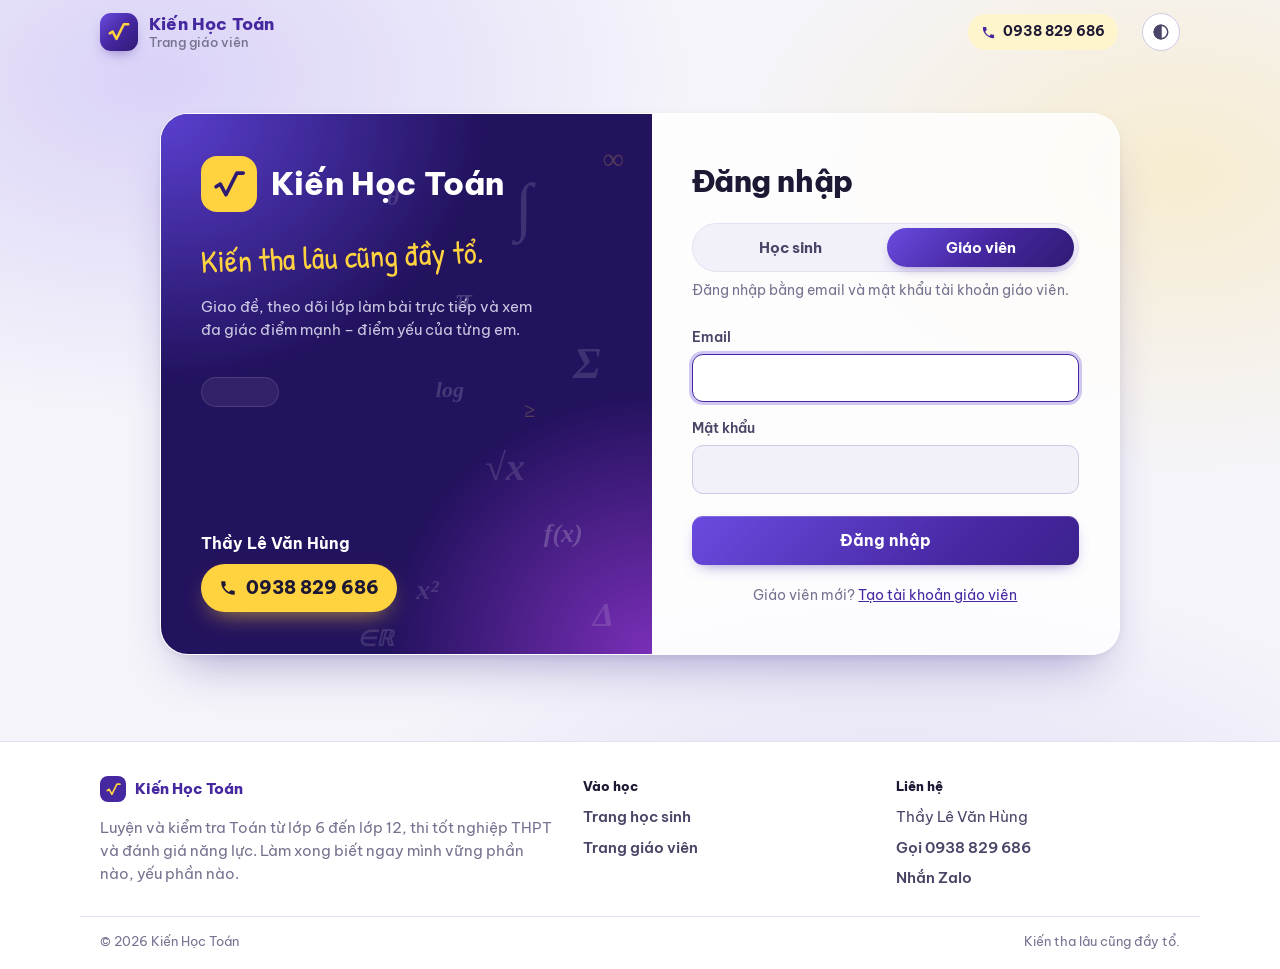
==== commit b87d8dde: "Giao diện mới: header kính mờ, menu điện thoại, hero có số liệu, dải tổng quan giáo viên, hiệu ứng t" ====
--- a/giaovien.html
+++ b/giaovien.html
@@ -28,6 +28,7 @@
 <script src="assets/config.js"></script>
 <script src="assets/curriculum.js"></script>
 <script src="assets/core.js"></script>
+<script src="assets/ui.js"></script>
 <script src="assets/teacher.js"></script>
 </body>
 </html>
--- a/assets/style.css
+++ b/assets/style.css
@@ -465,10 +465,10 @@
 .hero-tx{flex:1 1 320px;min-width:0}
 .lvbadge{position:relative;display:inline-grid;place-items:center;width:64px;height:70px;flex:none}
 .lvbadge svg{position:absolute;inset:0;width:100%;height:100%}
-.lvbadge path{fill:var(--lvc,#4527a0);stroke:var(--lvs,#ffd23f);stroke-width:3;stroke-linejoin:round}
+.lvbadge .hx{stroke-width:3;stroke-linejoin:round}
 .lvbadge b{position:relative;color:#fff;font-weight:800;font-size:24px;line-height:1;font-variant-numeric:tabular-nums;text-shadow:0 1px 0 rgba(0,0,0,.25)}
 .lvbadge.sm{width:34px;height:37px}.lvbadge.sm b{font-size:14px}
-.lvbadge.xs{width:24px;height:26px}.lvbadge.xs b{font-size:11px}.lvbadge.xs path,.lvbadge.sm path{stroke-width:4}
+.lvbadge.xs{width:24px;height:26px}.lvbadge.xs b{font-size:11px}.lvbadge.xs .hx,.lvbadge.sm .hx{stroke-width:4}
 .lvbadge.xl{width:110px;height:120px}.lvbadge.xl b{font-size:44px}
 .lvbadge.t0{--lvc:#9a8fd6;--lvs:#d9d3f5}.lvbadge.t1{--lvc:#6a4fd0;--lvs:#c9bdf7}.lvbadge.t2{--lvc:#4527a0;--lvs:#ffd23f}
 .lvbadge.t3{--lvc:#17798c;--lvs:#9fe3ef}.lvbadge.t4{--lvc:#1d7a47;--lvs:#9be3b8}.lvbadge.t5{--lvc:#c26a00;--lvs:#ffd23f}
@@ -548,3 +548,892 @@
 .prev-q .qmini{max-height:none;min-width:0;margin-top:6px}
 .prev-o{margin:6px 0 0;padding-left:26px;font-family:var(--serif);font-size:15.5px}
 .tag-list .tag-row{display:flex;gap:4px 8px;flex-wrap:wrap;margin:0}
+
+/* ---------- biểu đồ & thống kê ---------- */
+.ktip{position:fixed;z-index:100;display:none;max-width:260px;background:var(--ink);color:var(--bg);font-size:13px;line-height:1.4;padding:7px 10px;border-radius:8px;pointer-events:none;box-shadow:var(--shadow)}
+.ktip b{font-weight:800}
+.muted{color:var(--ink-3);font-size:13.5px}
+.panel h3 + .muted{margin:-4px 0 10px}
+.hbars{display:flex;flex-direction:column;gap:9px}
+.hb{display:grid;grid-template-columns:minmax(120px,2fr) 3fr auto;gap:10px;align-items:center;border-radius:8px;padding:2px 4px;outline-offset:1px}
+.hb:hover{background:var(--surface-2)}
+.hb-l{min-width:0}
+.hb-l span{display:block;font-size:14px;font-weight:600;white-space:nowrap;overflow:hidden;text-overflow:ellipsis}
+.hb-l small{display:block;font-size:12px;color:var(--ink-3)}
+.hb-t{height:12px;background:var(--surface-2);border-radius:999px;overflow:hidden}
+.hb-t i{display:block;height:100%;border-radius:0 4px 4px 0}
+.hb-t i.ok,.chart .bar.ok,.chart-legend .sw.ok{background:var(--ok);fill:var(--ok)}
+.hb-t i.warn,.chart .bar.warn,.chart-legend .sw.warn{background:var(--warn);fill:var(--warn)}
+.hb-t i.bad,.chart .bar.bad,.chart-legend .sw.bad{background:var(--bad);fill:var(--bad)}
+.hb-t i.brand{background:var(--brand-2)}
+.hb-v{font-weight:800;font-variant-numeric:tabular-nums;font-size:14px;text-align:right;min-width:86px}
+.hb-v .st{display:inline-block;margin-left:6px;font-size:11px;font-weight:700;padding:1px 7px;border-radius:999px}
+.hb-v .st.ok{background:var(--ok-soft);color:var(--ok)}.hb-v .st.warn{background:var(--warn-soft);color:var(--warn)}.hb-v .st.bad{background:var(--bad-soft);color:var(--bad)}
+.chart-legend{display:flex;gap:14px;flex-wrap:wrap;margin-top:12px;font-size:12.5px;color:var(--ink-2)}
+.chart-legend span{display:inline-flex;align-items:center;gap:6px}
+.chart-legend .sw{width:12px;height:12px;border-radius:3px;display:inline-block}
+.chart svg{width:100%;height:auto;display:block;overflow:visible}
+.chart .gl{stroke:var(--line);stroke-width:1}
+.chart .base{stroke:var(--line-2);stroke-width:1.5}
+.chart .ax{fill:var(--ink-3);font-size:12px;font-family:var(--font)}
+.chart .hit{cursor:default;outline:none}
+.chart .hit .bg{fill:transparent}
+.chart .hit:hover .bg,.chart .hit:focus .bg{fill:var(--surface-2)}
+.chart .ln{fill:none;stroke:var(--brand-2);stroke-width:2;stroke-linejoin:round;stroke-linecap:round}
+.chart .dot{fill:var(--brand-2);stroke:var(--surface);stroke-width:2}
+.chart .hz{fill:transparent}
+.chart .xh{stroke:var(--line-2);stroke-width:1;stroke-dasharray:3 3;opacity:0}
+.chart .hit:hover .xh,.chart .hit:focus .xh{opacity:1}
+.chart .hit:hover .dot,.chart .hit:focus .dot{r:6}
+.spark{display:inline-block;vertical-align:middle}
+.spark svg path{fill:none;stroke:var(--brand-2);stroke-width:2;stroke-linejoin:round}
+.spark svg circle{fill:var(--brand-2)}
+.filters-row{display:flex;gap:12px;flex-wrap:wrap;align-items:flex-end;margin-bottom:14px}
+.filters-row > div{display:flex;flex-direction:column;gap:4px;min-width:160px}
+.filters-row .grow{flex:1;min-width:200px}
+.filters-row label{font-size:12.5px;font-weight:600;color:var(--ink-2)}
+.st-kpis{margin-bottom:14px}
+.kpi.warn .n{color:var(--warn)}
+.st-grid{display:grid;grid-template-columns:1fr 1fr;gap:14px;margin-top:14px}
+.st-grid h3{margin:0 0 6px}
+@media (max-width:820px){.st-grid{grid-template-columns:1fr}}
+@media (max-width:560px){.hb{grid-template-columns:1fr auto}.hb-t{grid-column:1 / -1;order:3}.hb-v{min-width:0}}
+.sc-pill{display:inline-block;min-width:42px;text-align:center;font-weight:800;padding:2px 8px;border-radius:999px;font-variant-numeric:tabular-nums}
+.sc-pill.ok{background:var(--ok-soft);color:var(--ok)}.sc-pill.warn{background:var(--warn-soft);color:var(--warn)}.sc-pill.bad{background:var(--bad-soft);color:var(--bad)}
+.weakcell{display:flex;gap:5px;flex-wrap:wrap}
+.weakcell .wk{font-size:12px;font-weight:700;background:var(--bad-soft);color:var(--bad);padding:2px 8px;border-radius:999px;white-space:nowrap}
+td .pill + .pill{margin-left:4px}
+
+/* ---------- bài bổ sung ---------- */
+.remblock{border:2px solid var(--warn);background:var(--warn-soft);border-radius:var(--r);padding:16px 18px;margin:18px 0 6px}
+.remblock h2{margin:0;font-size:19px}
+.remblock .rb-head p{margin:2px 0 10px;color:var(--ink-2);font-size:14px}
+.rb-item{display:flex;gap:12px;align-items:center;background:var(--surface);border-radius:var(--r-s);padding:10px 14px;margin-top:8px}
+.rb-item .tx{flex:1;min-width:0}
+.rb-item .tx b{display:block}
+.rb-item .tx span{font-size:13px;color:var(--ink-3)}
+.remcard{display:flex;gap:14px;align-items:center;flex-wrap:wrap;border:2px solid var(--warn);background:var(--warn-soft);border-radius:var(--r);padding:16px 18px;margin:16px 0}
+.remcard .ic{width:40px;height:40px;border-radius:50%;display:grid;place-items:center;background:var(--warn);color:var(--surface);font-weight:900;font-size:20px;flex:none}
+.remcard .tx{flex:1;min-width:220px}
+.remcard h3{margin:0 0 4px;font-size:18px}
+.remcard p{margin:0 0 4px}
+.remcard.done{border-color:var(--ok);background:var(--ok-soft)}
+.remcard.done .ic{background:var(--ok)}
+.filters-row select,.review-t select{padding:9px 10px;border-radius:var(--r-s);border:1.5px solid var(--line-2);background:var(--surface-2);color:var(--ink);font:inherit;font-size:14.5px}
+.wide-bars .hb{grid-template-columns:minmax(220px,1.3fr) 3fr auto}
+.hb-v .st{white-space:nowrap}
+@media (max-width:560px){.wide-bars .hb{grid-template-columns:1fr auto}}
+
+/* báo lỗi câu hỏi */
+.q .repbtn{border:1px solid var(--line);background:var(--surface);color:var(--ink-2);font-size:12px;border-radius:999px;padding:2px 10px;cursor:pointer;white-space:nowrap}
+.q .repbtn:hover:not(:disabled){border-color:var(--bad);color:var(--bad)}
+.q .repbtn.done{color:var(--ok);border-color:transparent;background:transparent;cursor:default}
+.rep-kinds{display:grid;gap:6px;margin:10px 0}
+.rep-pick{margin:6px 0 10px}
+.rep-pick > label{display:block;margin-bottom:6px}
+.rep-mc{display:flex;gap:8px;flex-wrap:wrap}
+.rep-mc .opt.sm{width:auto;min-width:48px;justify-content:center;padding:8px 14px}
+.rep-tf{display:flex;align-items:center;gap:8px;margin:4px 0}
+.rep-tf b{width:22px}
+.rep-tf button{border:1px solid var(--line);background:var(--surface);border-radius:8px;padding:5px 14px;color:var(--ink)}
+.rep-tf button.t.on{background:var(--ok);border-color:var(--ok);color:#fff}
+.rep-tf button.f.on{background:var(--bad);border-color:var(--bad);color:#fff}
+.rep-pick input,.modal textarea{width:100%}
+/* giáo viên: câu bị báo lỗi */
+.repcard{margin-bottom:16px}
+.rc-head{display:flex;flex-wrap:wrap;gap:8px 12px;align-items:center;font-size:13px;color:var(--ink-2);margin-bottom:10px}
+.rc-head b{color:var(--ink)}
+.rc-src{margin-left:auto;font-size:12px;color:var(--ink-3);overflow-wrap:anywhere}
+.rc-opts{display:grid;gap:6px;margin:10px 0}
+.rc-opt{display:grid;grid-template-columns:28px 1fr minmax(110px,180px);gap:10px;align-items:center;padding:6px 10px;border:1px solid var(--line);border-radius:10px}
+.rc-opt.key{border-color:var(--ok);background:color-mix(in srgb,var(--ok) 10%,transparent)}
+.rc-opt.key .L{color:var(--ok)}.rc-opt.key .L::after{content:"✓";margin-left:2px}
+.rc-opt .L{white-space:nowrap}
+.rc-opt .L{font-weight:750}
+.rc-bar{position:relative;height:18px;background:var(--surface-2);border-radius:6px;overflow:hidden}
+.rc-bar i{position:absolute;inset:0 auto 0 0;background:color-mix(in srgb,var(--accent) 45%,transparent)}
+.rc-bar em{position:relative;font-style:normal;font-size:12px;padding-left:6px;line-height:18px}
+.rc-tf{font-size:13px}
+.rc-sa,.rc-meta{font-size:13.5px;margin:8px 0}
+.rc-meta{color:var(--ink-3)}
+.rc-reps{list-style:none;padding:0;margin:10px 0;display:grid;gap:8px;font-size:13.5px}
+.rc-reps li{padding:8px 10px;background:var(--surface-2);border-radius:10px}
+.rc-note{margin-top:4px;color:var(--ink-2)}
+.rc-actions{display:flex;flex-wrap:wrap;gap:12px 20px;align-items:end;justify-content:space-between;border-top:1px solid var(--line);padding-top:12px;margin-top:6px}
+.rc-edit{display:flex;flex-wrap:wrap;gap:6px;align-items:center}
+.kbtn{border:1px solid var(--line);background:var(--surface);color:var(--ink);border-radius:8px;min-width:36px;padding:6px 10px;font-weight:700}
+.kbtn.on{background:var(--ok);border-color:var(--ok);color:#fff}
+.kgrp{display:inline-flex;gap:4px;align-items:center;margin-right:8px}
+.rc-btns{display:flex;flex-wrap:wrap;gap:8px}
+.btn.danger{color:var(--bad);border-color:color-mix(in srgb,var(--bad) 45%,transparent)}
+@media (max-width:640px){.rc-opt{grid-template-columns:24px 1fr}.rc-opt .rc-bar,.rc-opt .rc-tf{grid-column:2}.rc-src{margin-left:0}}
+
+/* video ôn tập */
+.vframe{position:relative;width:100%;max-width:340px;aspect-ratio:9/16;margin:0 auto;border-radius:14px;overflow:hidden;background:#000}
+.vframe.wide{max-width:none;aspect-ratio:16/9}
+.vframe iframe{position:absolute;inset:0;width:100%;height:100%;border:0}
+.vhead{display:flex;justify-content:space-between;align-items:center;gap:10px;margin-bottom:10px}
+.vhead h3{margin:0}
+.vwrap{display:grid;grid-template-columns:minmax(0,1fr) 240px;gap:16px;align-items:start}
+.vwrap.one{grid-template-columns:1fr}
+.vcap{display:flex;flex-direction:column;gap:2px;margin-top:10px;font-size:13.5px;text-align:center}
+.vcap span{color:var(--ink-3)}
+.vcap a{color:var(--brand);font-weight:650}
+.vidlist{display:grid;gap:6px;max-height:min(62vh,600px);overflow:auto}
+.vidlist button{display:flex;gap:10px;align-items:flex-start;text-align:left;border:1px solid var(--line);background:var(--surface);border-radius:10px;padding:8px 10px;color:var(--ink);cursor:pointer}
+.vidlist button.on{border-color:var(--brand);background:var(--brand-soft)}
+.vidlist button b{display:block;font-size:13.5px}
+.vidlist button small{color:var(--ink-3);font-size:12px}
+.vidlist .vi{flex:none;width:24px;height:24px;border-radius:50%;display:grid;place-items:center;background:var(--surface-2);font-size:12px}
+.vbtn{white-space:nowrap}
+.vchips{display:flex;flex-wrap:wrap;gap:8px;margin-top:10px}
+.vgrid{display:grid;grid-template-columns:repeat(auto-fill,minmax(220px,1fr));gap:10px}
+.vcard{display:flex;gap:10px;align-items:center;border:1px solid var(--line);background:var(--surface);border-radius:12px;padding:10px 12px;cursor:pointer;text-align:left;color:var(--ink)}
+.vcard:hover{border-color:var(--brand)}
+.vcard .vi{flex:none;width:34px;height:34px;border-radius:50%;display:grid;place-items:center;background:var(--brand);color:#fff}
+.vcard b{display:block;font-size:14px}
+.vcard small{color:var(--ink-3)}
+@media (max-width:720px){.vwrap{grid-template-columns:1fr}.vidlist{max-height:none}}
+.rb-acts{display:flex;gap:8px;flex-wrap:wrap;align-items:center;justify-content:flex-end}
+.remcard .rb-acts{flex:none}
+.vslot:empty{display:none}
+.vtip{margin-top:14px;padding-top:12px;border-top:1px solid var(--line)}
+.vch{margin:16px 0 8px;font-size:14px;color:var(--ink-2)}
+.vprev{margin-top:12px}
+.vprev .vframe{max-width:260px;margin:0}
+
+/* ---------- thi thử ĐGNL: đoạn văn / bảng số liệu dùng chung ---------- */
+.part-big{font-weight:800;font-size:18px;margin:28px 0 4px;padding:10px 14px;border-radius:10px;background:var(--surface-2);border-left:4px solid var(--accent)}
+.passage{margin:12px 0 14px;border:1px solid var(--line-2);border-radius:12px;background:var(--surface-2);overflow:hidden}
+.passage .ps-h{font-size:13px;font-weight:700;color:var(--ink-3);padding:8px 14px;border-bottom:1px solid var(--line-2);text-transform:uppercase;letter-spacing:.03em}
+.passage .ps-b{padding:12px 16px;line-height:1.65;overflow-x:auto}
+.passage ul,.passage ol{margin:6px 0;padding-left:22px}
+table.tb{border-collapse:collapse;margin:8px auto;font-size:14.5px}
+table.tb td{border:1px solid var(--line-2);padding:5px 10px;text-align:center;vertical-align:middle}
+table.tb tr:first-child td{font-weight:700;background:var(--surface)}
+.card.dgnl .row.stack select{min-width:0}
+
+/* ---------- chống gian lận ---------- */
+body.nocopy .exam-grid, body.nocopy .exam-head { -webkit-user-select: none; user-select: none; -webkit-touch-callout: none; }
+body.nocopy input, body.nocopy textarea { -webkit-user-select: text; user-select: text; }
+.guard { font-size: 12.5px; color: var(--ink-3); white-space: nowrap; }
+.guard.on { color: var(--bad); font-weight: 700; }
+.flagchips { display: flex; flex-wrap: wrap; gap: 4px; }
+.flag { display: inline-flex; align-items: center; gap: 4px; font-size: 12px; font-weight: 700; padding: 2px 8px; border-radius: 999px;
+  background: color-mix(in srgb, var(--warn) 16%, transparent); color: var(--warn); white-space: nowrap; }
+.flag.hi { background: color-mix(in srgb, var(--bad) 15%, transparent); color: var(--bad); }
+.flagbox { border: 1px solid color-mix(in srgb, var(--bad) 35%, transparent); background: color-mix(in srgb, var(--bad) 6%, transparent);
+  border-radius: 12px; padding: 10px 14px; margin: 0 0 14px; }
+.flagbox ul { margin: 6px 0 0; padding-left: 20px; }
+.flagbox li { margin: 2px 0; }
+tr.sus td { background: color-mix(in srgb, var(--bad) 5%, transparent); }
+
+/* ---------- làm bài từng câu ---------- */
+.one-top{display:flex;justify-content:space-between;align-items:center;gap:10px;margin:18px 0 8px;flex-wrap:wrap}
+.one-sec{font-weight:800;color:var(--brand);font-size:15px}
+.one-pos{font-size:13px;font-weight:700;color:var(--ink-3);background:var(--surface-2);border:1px solid var(--line);padding:3px 10px;border-radius:999px}
+.one-nav{display:flex;align-items:center;gap:12px;margin:14px 0 30px;flex-wrap:wrap}
+.one-nav .onehint{flex:1;min-width:160px;font-size:13px;color:var(--ink-3);text-align:center}
+.one-nav .btn{min-width:150px}
+.navgrid button.cur{outline:2.5px solid var(--accent);outline-offset:1px}
+.navgrid button.locked{opacity:.35;cursor:not-allowed}
+@media (max-width:640px){.one-nav .btn{min-width:0;flex:1}.one-nav .onehint{order:3;flex-basis:100%}}
+@media (max-width:900px){.exam-grid .navbox{order:2}.exam-grid .navgrid{grid-template-columns:repeat(8,1fr)}}
+
+/* ================================================================ LỚP HỌC LIVE */
+.lv-badge{display:inline-flex;align-items:center;gap:7px;font-size:11.5px;font-weight:800;letter-spacing:.08em;padding:4px 11px;border-radius:999px;background:#e5243b;color:#fff;white-space:nowrap}
+.lv-badge i{width:8px;height:8px;border-radius:50%;background:#fff;box-shadow:0 0 0 0 rgba(255,255,255,.8);animation:lvpulse 1.4s infinite}
+.lv-badge.soon{background:var(--accent);color:var(--on-accent)}
+.lv-badge.off{background:var(--surface-2);color:var(--ink-3);border:1px solid var(--line)}
+@keyframes lvpulse{0%{box-shadow:0 0 0 0 rgba(255,255,255,.75)}70%{box-shadow:0 0 0 7px rgba(255,255,255,0)}100%{box-shadow:0 0 0 0 rgba(255,255,255,0)}}
+.lv-dot{display:inline-block;width:7px;height:7px;border-radius:50%;background:#e5243b;margin-right:6px;vertical-align:1px}
+.lv-chip{display:inline-block;font-size:12.5px;font-weight:700;padding:3px 10px;border-radius:999px;background:var(--brand-soft);color:var(--brand)}
+
+/* trang chủ */
+.lv-hero{position:relative;overflow:hidden;display:flex;align-items:center;gap:20px;flex-wrap:wrap;margin:18px 0 6px;padding:22px 26px;border-radius:var(--r);
+  color:#fff;background:radial-gradient(120% 140% at 0% 0%,#7b5cff 0%,var(--brand) 45%,var(--brand-deep) 100%);box-shadow:0 14px 40px -18px rgba(69,39,160,.7)}
+.lv-hero::after{content:"";position:absolute;right:-60px;top:-60px;width:220px;height:220px;border-radius:50%;background:rgba(255,210,63,.18)}
+.lv-hero-l{flex:1;min-width:220px;position:relative;z-index:1}
+.lv-hero h2{margin:10px 0 6px;font-size:22px;line-height:1.25}
+.lv-hero p{margin:0;display:flex;gap:10px;flex-wrap:wrap;align-items:center;opacity:.92;font-size:14px}
+.lv-hero .lv-chip{background:rgba(255,255,255,.16);color:#fff}
+.lv-join{position:relative;z-index:1;background:var(--accent);color:var(--on-accent);font-size:16px;padding:13px 26px;border:0;box-shadow:0 8px 20px -8px rgba(0,0,0,.5)}
+.lv-join:hover{background:var(--accent-2)}
+.lv-cards{display:grid;grid-template-columns:repeat(auto-fill,minmax(300px,1fr));gap:12px}
+.lv-card,.lv-tcard{display:flex;align-items:center;gap:14px;padding:14px 16px;border-radius:var(--r);background:var(--surface);border:1px solid var(--line)}
+.lv-card.near{border-color:var(--accent-2);box-shadow:0 0 0 3px var(--accent-soft)}
+.lv-card.past{opacity:.8}
+.lv-card.on{border-color:#e5484d;box-shadow:0 0 0 3px rgba(229,72,77,.14)}
+.lv-card.on .lv-date{background:#e5484d;color:#fff;gap:5px}
+.lv-card.on .lv-date i{width:9px;height:9px;border-radius:50%;background:#fff;animation:lvdot 1.4s ease-in-out infinite}
+.lv-card.on .lv-date span{margin:0;font-size:12.5px}
+.lv-card .lv-join,.lv-card .lv-join:is(*){flex:none;width:auto;font-size:14px;padding:9px 16px;box-shadow:none}
+@keyframes lvdot{50%{opacity:.35}}
+@media (prefers-reduced-motion:reduce){.lv-card.on .lv-date i{animation:none}}
+.lv-date{flex:none;width:52px;height:56px;border-radius:12px;display:flex;flex-direction:column;align-items:center;justify-content:center;background:var(--brand-soft);color:var(--brand)}
+.lv-date b{font-size:21px;line-height:1}.lv-date span{font-size:11.5px;font-weight:700;margin-top:3px}
+.lv-card-tx,.lv-tcard-tx{flex:1;min-width:0;display:flex;flex-direction:column;gap:2px}
+.lv-card-tx b,.lv-tcard-tx b{font-size:15px}
+.lv-card-tx span,.lv-tcard-tx span{font-size:13px;color:var(--ink-3)}
+.lv-left{color:var(--brand)!important;font-weight:700}
+
+/* phòng học */
+.lv-room{padding-top:16px;padding-bottom:40px}
+.lv-top{display:flex;align-items:center;gap:14px;margin-bottom:14px;flex-wrap:wrap}
+.lv-top-t{flex:1;min-width:0}
+.lv-top h1{margin:0;font-size:21px;line-height:1.25}
+.lv-meta{display:flex;align-items:center;gap:10px;margin-top:5px;font-size:13px;color:var(--ink-3)}
+.lv-grid{display:grid;grid-template-columns:minmax(0,1fr) 360px;gap:18px;align-items:start}
+.lv-stage{border-radius:var(--r);overflow:hidden;background:#0d0a1a;box-shadow:0 18px 50px -24px rgba(20,10,60,.7)}
+.lv-video{position:relative;aspect-ratio:16/9;background:#000}
+.lv-video iframe{position:absolute;inset:0;width:100%;height:100%;border:0}
+.lv-video.sm{border-radius:var(--r-s);overflow:hidden}
+.lv-video.empty{display:flex;align-items:center;justify-content:center;text-align:center;color:#c9c3e8;font-size:14px;background:#1b1533}
+.lv-wm{position:absolute;z-index:2;pointer-events:none;user-select:none;color:#fff;opacity:.28;font-weight:700;font-size:13px;letter-spacing:.02em;
+  text-shadow:0 1px 2px rgba(0,0,0,.8);transition:left 2.5s ease,top 2.5s ease;white-space:nowrap}
+.lv-wait{aspect-ratio:16/9;display:flex;flex-direction:column;align-items:center;justify-content:center;gap:10px;text-align:center;padding:24px;color:#fff;
+  background:radial-gradient(90% 120% at 50% 0%,#5b3fd0 0%,#2f1a73 55%,#140c33 100%)}
+.lv-wait h2{margin:4px 0 0;font-size:24px;max-width:640px}
+.lv-wait p{margin:0;opacity:.85}.lv-wait .sub{color:#cfc8f3;font-size:13px}
+.lv-wait .lv-chip{background:rgba(255,255,255,.14);color:#fff}
+.lv-count{display:flex;gap:10px;margin:8px 0}
+.lv-count div{min-width:70px;padding:10px 8px;border-radius:14px;background:rgba(255,255,255,.1);border:1px solid rgba(255,255,255,.18);display:flex;flex-direction:column}
+.lv-count b{font-size:32px;line-height:1;font-variant-numeric:tabular-nums}.lv-count span{font-size:11.5px;opacity:.8;margin-top:4px}
+.lv-wait.ended{background:radial-gradient(90% 120% at 50% 0%,#2d6a4f 0%,#163a2b 60%,#0b1f17 100%)}
+.lv-wait-ic{width:54px;height:54px;border-radius:50%;background:rgba(255,255,255,.15);display:flex;align-items:center;justify-content:center;font-size:28px}
+.lv-stats{display:flex;gap:12px;flex-wrap:wrap;justify-content:center;margin:8px 0 6px}
+.lv-stats div{min-width:120px;padding:10px 14px;border-radius:14px;background:rgba(255,255,255,.1);display:flex;flex-direction:column}
+.lv-stats b{font-size:24px}.lv-stats span{font-size:12px;opacity:.8}
+.lv-under{margin-top:12px}
+.lv-info{display:flex;flex-direction:column;gap:6px}.lv-info p{margin:0}
+.lv-side{position:sticky;top:76px;display:flex;flex-direction:column;gap:12px;max-height:calc(100vh - 92px)}
+.lv-side-h{display:flex;align-items:baseline;gap:8px;padding:0 4px}
+.lv-pane{display:flex;flex-direction:column;min-height:0;flex:1;background:var(--surface);border:1px solid var(--line);border-radius:var(--r);overflow:hidden}
+.lv-chat{flex:1;min-height:220px;max-height:52vh;overflow-y:auto;padding:12px;display:flex;flex-direction:column;gap:8px}
+.lv-chat.t{max-height:360px;min-height:160px;border:1px solid var(--line);border-radius:var(--r-s);background:var(--surface-2);margin:8px 0}
+.lv-empty{margin:auto;color:var(--ink-3);font-size:13px}
+.lv-msg{max-width:88%;padding:7px 11px;border-radius:14px 14px 14px 4px;background:var(--surface-2);border:1px solid var(--line);font-size:14px}
+.lv-msg.me{align-self:flex-end;border-radius:14px 14px 4px 14px;background:var(--brand-soft);border-color:transparent}
+.lv-msg.t{max-width:100%;background:var(--accent-soft);border-color:var(--accent-2)}
+.lv-msg.hid{opacity:.45;text-decoration:line-through}
+.lv-msg-h{display:flex;align-items:center;gap:8px;font-size:12px;color:var(--ink-3);margin-bottom:2px}
+.lv-msg-h b{color:var(--ink-2)}
+.lv-msg-h time{margin-left:auto}
+.lv-msg-b{white-space:pre-wrap;word-break:break-word}
+.lv-tbadge{font-size:11px;font-weight:800;padding:1px 8px;border-radius:999px;background:var(--brand);color:#fff}
+.lv-hide{border:0;background:none;color:var(--brand);font-size:12px;cursor:pointer;padding:0}
+.lv-quick{display:flex;gap:6px;flex-wrap:wrap;padding:8px 10px;border-top:1px solid var(--line)}
+.lv-quick button{font-size:12.5px;padding:5px 10px;border-radius:999px;border:1px solid var(--line-2);background:var(--surface);color:var(--ink-2);cursor:pointer}
+.lv-quick button:hover{border-color:var(--brand);color:var(--brand)}
+.lv-send{display:flex;gap:8px;padding:10px;border-top:1px solid var(--line)}
+.lv-send input{flex:1;min-width:0;padding:9px 12px;border:1.5px solid var(--line-2);border-radius:999px;background:var(--surface-2);font-size:15px}
+.lv-tchat .lv-send{padding:0;border:0}
+
+/* câu hỏi nhanh (học sinh) */
+.lv-poll{position:relative;overflow:hidden;padding:14px 16px 16px;border-radius:var(--r);background:var(--surface);border:2px solid var(--accent-2);box-shadow:0 14px 34px -18px rgba(244,189,0,.8)}
+.lv-poll.pop{animation:lvpop .45s cubic-bezier(.2,1.4,.4,1)}
+@keyframes lvpop{0%{transform:scale(.9);opacity:0}100%{transform:none;opacity:1}}
+.lv-poll-h{display:flex;align-items:center;justify-content:space-between;gap:10px;font-weight:800;color:var(--warn);margin-bottom:8px}
+.lv-poll-st{font-size:12.5px;color:var(--ink-3);font-weight:600}
+.lv-ring{width:44px;height:44px;transform:rotate(-90deg)}
+.lv-ring circle{fill:none;stroke-width:4}.lv-ring .bg{stroke:var(--line)}.lv-ring .fg{stroke:var(--brand);stroke-linecap:round;transition:stroke-dashoffset .25s linear}
+.lv-ring text{transform:rotate(90deg);transform-origin:20px 20px;font-size:13px;font-weight:800;fill:var(--ink)}
+.lv-ring.low .fg{stroke:var(--bad)}
+.lv-poll-q{font-size:15px;margin-bottom:10px;line-height:1.55}
+.lv-opts{display:flex;flex-direction:column;gap:8px}
+.lv-opts.letters{display:grid;grid-template-columns:repeat(4,1fr)}
+.lv-opt{position:relative;display:flex;align-items:center;gap:10px;text-align:left;padding:10px 12px;border-radius:12px;border:1.5px solid var(--line-2);background:var(--surface-2);cursor:pointer;font-size:14.5px;color:var(--ink);overflow:hidden}
+.lv-opts.letters .lv-opt{justify-content:center;padding:16px 0;flex-direction:column;gap:4px}
+.lv-opts.letters .lv-opt .L{width:42px;height:42px;font-size:20px}
+.lv-opt .L{flex:none;width:28px;height:28px;border-radius:50%;display:flex;align-items:center;justify-content:center;font-weight:800;background:var(--surface);border:1.5px solid var(--line-2);position:relative;z-index:1}
+.lv-opt-t{position:relative;z-index:1;flex:1}
+.lv-opt:not(:disabled):hover{border-color:var(--brand)}
+.lv-opt.sel{border-color:var(--brand);background:var(--brand-soft)}.lv-opt.sel .L{background:var(--brand);color:#fff;border-color:var(--brand)}
+.lv-opt.ok{border-color:var(--ok);background:var(--ok-soft)}.lv-opt.ok .L{background:var(--ok);color:#fff;border-color:var(--ok)}
+.lv-opt.bad{border-color:var(--bad);background:var(--bad-soft)}.lv-opt.bad .L{background:var(--bad);color:#fff;border-color:var(--bad)}
+.lv-opt:disabled{cursor:default;color:var(--ink)}
+.lv-bar{position:absolute;left:0;top:0;bottom:0;z-index:0;width:100%}.lv-bar i{display:block;height:100%;background:color-mix(in srgb,var(--brand) 12%,transparent);transition:width .6s}
+.lv-pc{position:relative;z-index:1;margin-left:auto;font-weight:800;font-size:13px;color:var(--ink-2)}
+.lv-opts.letters .lv-pc{margin:0}
+.lv-res{margin-top:10px;padding:9px 12px;border-radius:10px;font-weight:700;font-size:14px;background:var(--surface-2)}
+.lv-res.ok{background:var(--ok-soft);color:var(--ok)}.lv-res.bad{background:var(--bad-soft);color:var(--bad)}.lv-res.wait{background:var(--brand-soft);color:var(--brand)}
+.lv-confetti{position:absolute;inset:0;pointer-events:none}
+.lv-confetti i{position:absolute;top:-10px;width:7px;height:12px;border-radius:2px;animation:lvfall 1.6s ease-in forwards}
+@keyframes lvfall{to{top:110%;transform:rotate(720deg)}}
+
+/* giáo viên */
+.lv-guide summary{cursor:pointer;font-weight:700}
+.lv-guide ol{margin:10px 0 0;padding-left:22px;line-height:1.7}
+.lv-tlist{display:flex;flex-direction:column;gap:10px;margin-top:14px}
+.lv-tcard.live{border-color:#e5243b;box-shadow:0 0 0 3px rgba(229,36,59,.12)}
+.lv-tcard.ended{opacity:.85}
+.lv-tcard-act{display:flex;gap:6px;flex-wrap:wrap;justify-content:flex-end}
+.lv-cls{display:flex;gap:6px 16px;flex-wrap:wrap}
+.lv-cgrid{display:grid;grid-template-columns:minmax(0,1fr) 380px;gap:18px;align-items:start;margin-top:12px}
+.lv-row2{display:grid;grid-template-columns:minmax(0,1fr) 230px;gap:14px;align-items:stretch;margin-bottom:14px}
+.lv-ctrl{display:flex;flex-direction:column;gap:10px}
+.lv-kpis{display:grid;grid-template-columns:repeat(3,1fr);gap:6px}
+.lv-kpis div{padding:10px 6px;border-radius:12px;background:var(--surface);border:1px solid var(--line);text-align:center;display:flex;flex-direction:column}
+.lv-kpis b{font-size:20px}.lv-kpis span{font-size:11.5px;color:var(--ink-3)}
+.lv-go{background:#e5243b;color:#fff;border:0;font-size:16px;padding:14px}.lv-go:hover{background:#c81d31}
+.lv-stop{background:var(--ink);color:var(--bg);border:0;padding:12px}
+.lv-tpoll{margin-bottom:14px;border:2px solid var(--accent-2)}
+.lv-tpoll.revealed{border-color:var(--ok)}
+.lv-tpoll-h{display:flex;align-items:center;gap:12px;font-weight:800;margin-bottom:8px}
+.lv-tleft{color:var(--warn);font-variant-numeric:tabular-nums}
+.lv-ans{font-size:14px;font-weight:600;color:var(--ink-2)}.lv-ans b{font-size:20px;color:var(--brand)}
+.lv-tbars{display:flex;flex-direction:column;gap:7px;margin:10px 0}
+.lv-tbar{display:grid;grid-template-columns:30px minmax(0,1.2fr) minmax(0,2fr) 40px;gap:10px;align-items:center}
+.lv-tbar .L{width:28px;height:28px;border-radius:50%;display:flex;align-items:center;justify-content:center;font-weight:800;background:var(--surface-2);border:1.5px solid var(--line-2)}
+.lv-tbar.ok .L{background:var(--ok);color:#fff;border-color:var(--ok)}
+.lv-tbar-o{font-size:13.5px;overflow:hidden;text-overflow:ellipsis;white-space:nowrap}
+.lv-tbar-b{height:14px;border-radius:999px;background:var(--surface-2);overflow:hidden}.lv-tbar-b i{display:block;height:100%;background:var(--brand);border-radius:999px;transition:width .5s}
+.lv-tbar.ok .lv-tbar-b i{background:var(--ok)}
+.lv-tbar>b{text-align:right}
+.lv-tpoll-a{display:flex;gap:8px;flex-wrap:wrap;align-items:center}
+.lv-tok{font-weight:700;color:var(--ok)}
+.lv-ltabs{display:flex;gap:4px;flex-wrap:wrap;background:var(--surface-2);border:1px solid var(--line);border-radius:999px;padding:4px;margin:8px 0 10px;width:fit-content}
+.lv-ltabs button{border:0;background:none;padding:7px 14px;border-radius:999px;font-weight:700;font-size:13.5px;color:var(--ink-2);cursor:pointer}
+.lv-ltabs button.on{background:var(--surface);color:var(--brand);box-shadow:0 1px 4px rgba(0,0,0,.08)}
+.lv-secs{display:flex;gap:6px;flex-wrap:wrap;align-items:center;margin-bottom:10px}
+.chipbtn{border:1.5px solid var(--line-2);background:var(--surface);color:var(--ink-2);border-radius:999px;padding:4px 11px;font-size:13px;font-weight:600;cursor:pointer}
+.chipbtn.on{border-color:var(--brand);background:var(--brand);color:#fff}
+.lv-keys{display:grid;grid-template-columns:repeat(4,1fr);gap:8px;margin:6px 0 12px;max-width:420px}
+.lv-key{padding:14px 0;border-radius:14px;border:2px solid var(--line-2);background:var(--surface-2);font-size:22px;font-weight:800;cursor:pointer;color:var(--ink)}
+.lv-key.on{border-color:var(--ok);background:var(--ok-soft);color:var(--ok)}
+.lv-launch textarea{width:100%;padding:10px 12px;border:1.5px solid var(--line-2);border-radius:var(--r-s);background:var(--surface-2);font-size:15px}
+.lv-typeo{display:flex;flex-direction:column;gap:6px;margin:6px 0 12px}
+.lv-typerow{display:flex;align-items:center;gap:8px}
+.lv-typerow input[type=text]{flex:1;padding:8px 10px;border:1.5px solid var(--line-2);border-radius:var(--r-s);background:var(--surface-2);font-size:14.5px}
+.lv-bsel{display:flex;gap:8px;margin-bottom:10px;flex-wrap:wrap}.lv-bsel select{padding:8px 10px;border-radius:var(--r-s);border:1.5px solid var(--line-2);background:var(--surface-2);max-width:100%}
+.lv-bank{max-height:460px;overflow-y:auto;display:flex;flex-direction:column;gap:8px}
+.lv-bq{padding:10px 12px;border:1px solid var(--line);border-radius:12px;background:var(--surface-2)}
+.lv-bq-m{display:flex;align-items:center;gap:8px;margin-bottom:4px}.lv-bq-m .btn{margin-left:auto}
+.lv-bq .prev-o li.ok{color:var(--ok);font-weight:700}
+.lv-hist{margin-top:6px}
+.lv-hrow{display:flex;align-items:center;gap:10px;padding:8px 2px;border-bottom:1px solid var(--line);font-size:14px}
+.lv-hq{flex:1;min-width:0;overflow:hidden;text-overflow:ellipsis;white-space:nowrap;color:var(--ink-2)}
+.lv-people h3{display:flex;align-items:baseline;gap:8px;flex-wrap:wrap}
+.lv-plist{display:flex;flex-direction:column;max-height:420px;overflow-y:auto}
+.lv-p{display:grid;grid-template-columns:12px minmax(0,1fr) auto 48px 36px;gap:8px;align-items:center;padding:7px 2px;border-bottom:1px solid var(--line);font-size:13.5px}
+.lv-p .dot{width:9px;height:9px;border-radius:50%;background:var(--line-2)}
+.lv-p.on .dot{background:#22c55e;box-shadow:0 0 0 3px rgba(34,197,94,.18)}
+.lv-p.left .dot{background:var(--warn)}
+.lv-p.no{opacity:.55}
+.lv-p-n{display:flex;flex-direction:column;min-width:0}.lv-p-n b{overflow:hidden;text-overflow:ellipsis;white-space:nowrap}.lv-p-n span{font-size:12px;color:var(--ink-3)}
+.lv-p-s{font-size:12.5px;color:var(--ink-3);text-align:right;font-variant-numeric:tabular-nums}
+@media (max-width:1000px){.lv-grid,.lv-cgrid{grid-template-columns:1fr}.lv-side{position:static;max-height:none}.lv-row2{grid-template-columns:1fr}}
+@media (max-width:640px){.lv-hero{padding:18px}.lv-hero h2{font-size:19px}.lv-join{width:100%}.lv-count b{font-size:24px}.lv-count div{min-width:56px}.lv-wait h2{font-size:19px}.lv-wait{aspect-ratio:auto;min-height:260px}.lv-cards{grid-template-columns:1fr}.lv-tbar{grid-template-columns:30px 0 minmax(0,1fr) 34px}.lv-tbar-o{display:none}}
+.tabs button{padding:11px 11px;font-size:14.5px}
+.lv-closed{padding:12px;text-align:center;font-size:13px;color:var(--ink-3);border-top:1px solid var(--line)}.lv-chat .lv-empty{margin:auto}
+
+
+/* ================================================================ DANH HIỆU & THẺ HỒ SƠ */
+.lvbadge .hx-in{fill:none;stroke:rgba(255,255,255,.3);stroke-width:1.4}
+.lvbadge .ico path,.lvbadge .ico circle{fill:none;stroke:#fff;stroke-width:4.6;stroke-linecap:round;stroke-linejoin:round}
+.lvbadge b{margin-top:14px}
+.lvbadge.sm .ico,.lvbadge.xs .ico,.lvbadge.sm .hx-in,.lvbadge.xs .hx-in{display:none}
+.lvbadge.sm b,.lvbadge.xs b{margin-top:0}
+.lvbadge.md{width:46px;height:51px}.lvbadge.md b{font-size:15px;margin-top:11px}
+.lvbadge.lg{width:86px;height:94px}.lvbadge.lg b{font-size:30px;margin-top:22px}
+.lvbadge.xl b{margin-top:28px}
+.lvbadge{filter:drop-shadow(0 4px 8px rgba(20,10,60,.25));transition:transform .35s cubic-bezier(.2,1.4,.4,1)}
+.lvbadge.t5,.lvbadge.t6{filter:drop-shadow(0 0 8px color-mix(in srgb,#ff8a00 55%,transparent))}
+.lvbadge.t7{filter:drop-shadow(0 0 10px rgba(255,210,63,.75))}
+.lvbadge.t8{filter:drop-shadow(0 0 12px rgba(155,92,255,.85))}
+.lvbadge.t8::before{content:"";position:absolute;inset:-12%;border-radius:50%;background:radial-gradient(circle,rgba(255,210,63,.35),transparent 65%);z-index:-1}
+.lv-crown{position:absolute;top:-17%;left:50%;width:44%;height:22%;transform:translateX(-50%);
+  background:linear-gradient(#ffe07a,#e0a400);clip-path:polygon(0 100%,0 30%,25% 60%,50% 0,75% 60%,100% 30%,100% 100%);filter:drop-shadow(0 1px 1px rgba(0,0,0,.35))}
+.lvbadge.sm .lv-crown,.lvbadge.xs .lv-crown{top:-22%}
+@keyframes lvspin{to{transform:rotate(360deg)}}
+
+/* bảng màu từng bậc */
+.pt0{--a:#a79ff0;--b:#5d54b8;--c:#3c3484}.pt1{--a:#8a6dff;--b:#4527a0;--c:#2c1670}.pt2{--a:#22b8d6;--b:#0b5f7a;--c:#073d50}
+.pt3{--a:#2fbf71;--b:#0f6a3d;--c:#08452a}.pt4{--a:#5b7cff;--b:#1d2c8f;--c:#111a5c}.pt5{--a:#ff9a1f;--b:#b84a00;--c:#7a2f00}
+.pt6{--a:#ff4d4d;--b:#8e0e1e;--c:#5c0712}.pt7{--a:#ffd23f;--b:#b37400;--c:#6e4400}.pt8{--a:#9b5cff;--b:#2a1a4f;--c:#120b26}
+
+.pcard{position:relative;overflow:hidden;isolation:isolate;flex:1 1 340px;max-width:430px;min-width:290px;padding:18px 20px 14px;border-radius:20px;color:#fff;cursor:pointer;
+  background:radial-gradient(120% 140% at 0% 0%,var(--a) 0%,var(--b) 55%,var(--c) 100%);
+  box-shadow:0 18px 40px -20px var(--b),inset 0 0 0 1px rgba(255,255,255,.14);transition:transform .35s cubic-bezier(.2,1.2,.4,1),box-shadow .35s}
+.pcard::before{content:"";position:absolute;inset:0;z-index:-1;opacity:.18;
+  background-image:radial-gradient(rgba(255,255,255,.9) 1px,transparent 1.4px);background-size:16px 16px;mask-image:linear-gradient(160deg,#000,transparent 70%)}
+.pcard:hover{transform:translateY(-2px);box-shadow:0 26px 50px -22px var(--b),inset 0 0 0 1px rgba(255,255,255,.22)}
+
+.pcard:focus-visible{outline:3px solid var(--accent);outline-offset:3px}
+.pc-shine{position:absolute;top:-50%;left:-60%;width:40%;height:200%;z-index:0;pointer-events:none;
+  background:linear-gradient(90deg,transparent,rgba(255,255,255,.28),transparent);transform:rotate(18deg);animation:pcshine 6s ease-in-out infinite}
+@keyframes pcshine{0%,62%{left:-60%}100%{left:130%}}
+.pc-spark i{position:absolute;bottom:-6px;left:var(--x);width:5px;height:5px;border-radius:50%;background:#fff6c8;box-shadow:0 0 6px #ffd23f;opacity:0;animation:pcspark 3.6s ease-in var(--d) infinite}
+@keyframes pcspark{0%{transform:translateY(0);opacity:0}15%{opacity:.9}100%{transform:translateY(-150px);opacity:0}}
+.pc-top{position:relative;display:flex;gap:16px;align-items:center}
+.pc-id{display:flex;flex-direction:column;min-width:0}
+.pc-lv{font-size:11.5px;font-weight:800;letter-spacing:.12em;opacity:.85}
+.pc-title{font-size:24px;line-height:1.15;font-weight:850;letter-spacing:-.2px;text-shadow:0 2px 10px rgba(0,0,0,.25);margin:2px 0}
+.pc-name{font-size:13px;opacity:.9;white-space:nowrap;overflow:hidden;text-overflow:ellipsis}
+.pc-xp{position:relative;margin:14px 0 10px}
+.pc-xp span{font-size:12.5px;opacity:.92}
+.pc-bar{height:10px;border-radius:99px;background:rgba(0,0,0,.25);overflow:hidden;margin-bottom:5px;box-shadow:inset 0 1px 2px rgba(0,0,0,.25)}
+.pc-bar i{position:relative;display:block;height:100%;border-radius:99px;background:linear-gradient(90deg,#fff7c2,#ffd23f);transition:width 1.3s cubic-bezier(.2,.8,.2,1);overflow:hidden}
+
+@keyframes pcbar{to{transform:translateX(100%)}}
+.pc-stats{position:relative;display:grid;grid-template-columns:repeat(3,1fr);gap:8px}
+.pc-stats div{display:flex;flex-direction:column;padding:8px 10px;border-radius:12px;background:rgba(255,255,255,.12);backdrop-filter:blur(4px)}
+.pc-stats b{font-size:19px;font-weight:850;font-variant-numeric:tabular-nums}
+.pc-stats span{font-size:11.5px;opacity:.85}
+.pc-foot{position:relative;margin-top:10px;font-size:12.5px;font-weight:700;opacity:.9}
+.pt7 .pc-title,.pt7 .pc-lv,.pt7 .pc-name,.pt7 .pc-xp span,.pt7 .pc-foot,.pt7 .pc-stats{color:#2b1a00;text-shadow:none}
+.pt7 .pc-stats div{background:rgba(255,255,255,.3)}
+
+/* hành trình danh hiệu */
+.tj-head h3{margin:0 0 4px}
+.tj{list-style:none;margin:12px 0 4px;padding:0;display:flex;flex-direction:column;gap:6px;max-height:60vh;overflow-y:auto}
+.tj li{display:grid;grid-template-columns:52px minmax(0,1fr) auto;gap:12px;align-items:center;padding:8px 12px;border-radius:14px;border:1px solid var(--line);background:var(--surface-2);
+  animation:rise .45s cubic-bezier(.2,.8,.2,1) both;animation-delay:calc(var(--i) * 45ms)}
+.tj-tx{display:flex;flex-direction:column}.tj-tx b{font-size:15.5px}.tj-tx span{font-size:12.5px;color:var(--ink-3)}
+.tj-st{font-size:12.5px;font-weight:700;color:var(--ink-3);white-space:nowrap}
+.tj-done .tj-st{color:var(--ok)}
+.tj-now{border:2px solid var(--brand);background:var(--brand-soft);box-shadow:0 8px 20px -14px var(--brand)}
+.tj-now .tj-st{color:var(--brand)}
+.tj-lock .lvbadge{filter:grayscale(1) opacity(.45)}
+.tj-lock .tj-tx b{color:var(--ink-3)}
+
+.fame-note{margin:10px 2px 0;font-size:12.5px;color:var(--ink-3)}
+.lvup.pt7 .lvbadge,.lvup.pt8 .lvbadge,.lvup.pt6 .lvbadge,.lvup.pt5 .lvbadge{animation:lvPop .6s cubic-bezier(.2,1.6,.4,1) both,lvglow 2s ease-in-out .6s infinite}
+@keyframes lvglow{50%{filter:drop-shadow(0 0 18px var(--a))}}
+
+/* ================================================================ PHẢN HỒI THAO TÁC */
+.btn{transition:transform .15s,box-shadow .2s,background-color .2s}
+.btn:not(:disabled):active{transform:scale(.97)}
+.card{transition:border-color .2s}.card:hover{border-color:color-mix(in srgb,var(--brand) 30%,var(--line))}
+.ranks li.top1 .rk{box-shadow:0 0 0 3px rgba(212,164,0,.22)}
+@media (max-width:600px){.pcard{max-width:none;min-width:0}.pc-title{font-size:21px}.lvbadge.lg{width:72px;height:79px}.lvbadge.lg b{font-size:25px;margin-top:18px}}
+/* ================================================================ TRANG VỞ: LỜI CHÀO + VIỆC CẦN LÀM
+   Ý tưởng: phần đầu trang là một trang vở ô li có lề đỏ; lời chào viết tay bằng mực tím,
+   việc cần làm là những dòng có ô vuông, khi xong hết thì có một dấu tích đỏ như thầy chấm bài. */
+.hero.nb{position:relative;align-items:flex-start;padding:30px 30px 26px 74px}
+.hero.nb::before{content:"";position:absolute;left:52px;top:0;bottom:0;width:2px;background:color-mix(in srgb,var(--pen) 55%,transparent)}
+.hero.nb .hero-tx{display:flex;flex-direction:column;gap:4px;flex:1 1 380px;min-width:0}
+.nb-greet{font-family:var(--hand)!important;font-weight:400!important;font-size:44px!important;line-height:1.05!important;letter-spacing:0!important;color:var(--brand)!important;
+  margin:0 0 4px!important;animation:nbwrite 1.1s steps(28,end) both}
+@keyframes nbwrite{from{clip-path:inset(0 100% 0 0)}to{clip-path:inset(0 0 0 0)}}
+.todo{max-width:600px}
+.todo-h{margin:0 0 10px;font-family:var(--hand);font-size:22px;line-height:1.3;color:var(--ink-2);animation:rise .5s .9s both}
+.todo-h b{color:var(--pen);font-weight:400}
+.todo-l{list-style:none;margin:0;padding:0;border-top:1px solid var(--grid-strong)}
+.todo-i{display:grid;grid-template-columns:26px minmax(0,1fr) auto;gap:14px;align-items:center;padding:11px 6px 11px 2px;cursor:pointer;
+  border-bottom:1px solid var(--grid-strong);animation:rise .45s cubic-bezier(.2,.8,.2,1) both;animation-delay:calc(1.05s + var(--i) * 110ms)}
+.todo-box{width:22px;height:22px;border:2px solid var(--brand);border-radius:4px;background:var(--surface);transition:background-color .15s}
+.todo-i:hover .todo-box,.todo-i:focus-visible .todo-box{background:var(--accent-soft)}
+.todo-i:focus-visible{outline:2px solid var(--brand);outline-offset:2px;border-radius:6px}
+.todo-tx{display:flex;flex-direction:column;min-width:0}
+.todo-tx b{font-size:15.5px;font-weight:700;color:var(--ink);overflow:hidden;text-overflow:ellipsis;white-space:nowrap}
+.todo-tx small{font-size:13px;color:var(--ink-3);overflow:hidden;text-overflow:ellipsis;white-space:nowrap}
+.todo-i.urgent small{color:var(--pen);font-weight:600}
+.todo-i.urgent .todo-box,.todo-i.rem .todo-box{border-color:var(--pen)}
+.todo-i.live .todo-box{border-color:#e5243b;background:#e5243b;animation:lvpulseBox 1.4s infinite}
+@keyframes lvpulseBox{0%{box-shadow:0 0 0 0 rgba(229,36,59,.5)}70%{box-shadow:0 0 0 7px rgba(229,36,59,0)}100%{box-shadow:0 0 0 0 rgba(229,36,59,0)}}
+.todo-go{font-size:13.5px;font-weight:700;color:var(--brand);padding:6px 12px;border-radius:999px;border:1.5px solid var(--brand);white-space:nowrap;transition:background-color .15s,color .15s}
+.todo-i:hover .todo-go,.todo-i:focus-visible .todo-go{background:var(--brand);color:var(--on-brand)}
+.todo-i.live .todo-go,.todo-i.urgent .todo-go{background:var(--accent);border-color:var(--accent-2);color:var(--on-accent)}
+.todo.clear .todo-h{display:flex;gap:14px;align-items:center;font-family:var(--font);font-size:15px}
+.todo.clear .todo-h b{display:block;color:var(--ink);font-weight:400;font-family:var(--hand);font-size:26px}
+.todo.clear .todo-h span span{color:var(--ink-3);font-size:13.5px}
+.todo-done{flex:none;width:58px;height:48px}
+.todo-done svg{width:100%;height:100%}
+.todo-done path{fill:none;stroke:var(--pen);stroke-width:5;stroke-linecap:round;stroke-linejoin:round;stroke-dasharray:70;stroke-dashoffset:70;animation:nbtick .7s .4s ease-out forwards}
+@keyframes nbtick{to{stroke-dashoffset:0}}
+@keyframes rise{from{opacity:0;transform:translateY(10px)}to{opacity:1;transform:none}}
+@media (max-width:700px){
+  .hero.nb{padding:22px 16px 18px 40px}.hero.nb::before{left:26px}
+  .nb-greet{font-size:34px!important}.todo-h{font-size:19px}
+  .todo-i{grid-template-columns:22px minmax(0,1fr);gap:10px}.todo-go{grid-column:2;justify-self:start;margin-top:2px;padding:4px 10px;font-size:13px}
+}
+@media (prefers-reduced-motion:reduce){.nb-greet,.todo-h,.todo-i,.todo-done path,.todo-i.live .todo-box{animation:none!important;stroke-dashoffset:0!important;clip-path:none!important}}
+.pc-lv{font-size:13px;font-weight:600;letter-spacing:0;opacity:.88}
+.pc-foot{font-weight:600}
+.pc-more{position:relative;display:inline-block;margin-top:6px;font-size:12.5px;font-weight:700;text-decoration:underline;text-underline-offset:3px;opacity:.9}
+.lv-badge{letter-spacing:0;font-size:12.5px}
+
+/* ===================== MÁY TÍNH CẦM TAY ===================== */
+.khc-open svg{width:18px;height:18px;flex:none}
+.khc-open{display:inline-flex;align-items:center;gap:6px}
+@media (max-width:640px){.khc-open span{display:none}.khc-open{padding:8px 9px}}
+.khc{--kb:#1d2033;--kb2:#262a40;--kf:#33384f;--kf-t:#f1f2f8;--kn:#e4e5ec;--kn-t:#191b28;--ks:#f2c14e;--ka:#ff8a98;--lcd:#cbd5c1;--lcd-t:#18210f;
+  position:fixed;right:24px;bottom:16px;z-index:45;width:372px;max-height:calc(100vh - 24px);overflow-y:auto;scrollbar-width:none;border-radius:22px;background:linear-gradient(180deg,var(--kb2),var(--kb));
+  box-shadow:0 30px 60px -20px rgba(10,8,30,.55),0 0 0 1px rgba(255,255,255,.06) inset;color:var(--kf-t);font-family:var(--font);
+  opacity:0;transform:translateY(14px) scale(.98);transition:opacity .18s ease,transform .18s ease;outline:none;user-select:none;-webkit-user-select:none;touch-action:manipulation}
+.khc.show{opacity:1;transform:none}
+.khc[hidden]{display:none}
+.khc-bar{display:flex;align-items:center;justify-content:space-between;padding:9px 12px 0 18px;cursor:grab}
+.khc-bar:active{cursor:grabbing}
+.khc-grip{font-size:12.5px;font-weight:600;color:#9da1bb}
+.khc-x{background:none;border:0;color:#c9cce0;font:600 13px var(--font);padding:6px 10px;border-radius:8px;cursor:pointer}
+.khc-x:hover{background:rgba(255,255,255,.08)}
+.khc-x:focus-visible,.khc .k:focus-visible,.khc .pd:focus-visible,.khc button:focus-visible{outline:2px solid var(--ks);outline-offset:2px}
+.khc-body{padding:2px 16px 16px}
+.khc-brand{display:flex;align-items:baseline;gap:8px;margin:2px 2px 8px}
+.khc-brand b{font-family:var(--hand);font-weight:400;font-size:21px;color:var(--ks);letter-spacing:.01em}
+.khc-brand span{font-size:12px;color:#8e93ad}
+.khc-screen{background:linear-gradient(180deg,#d3dcc9,var(--lcd));color:var(--lcd-t);border-radius:10px;padding:6px 10px 7px;
+  box-shadow:0 0 0 5px #11131f,0 0 0 6px #3a3f58,inset 0 2px 6px rgba(0,0,0,.18);margin:6px 6px 12px}
+.khc-ind{display:flex;align-items:center;gap:6px;font-size:10.5px;font-weight:700;height:14px;opacity:.9}
+.khc-ind .ci{opacity:.13}.khc-ind .ci.on{opacity:1}
+.khc-ind .ci-mode{margin-left:auto;font-weight:600;font-size:10.5px;opacity:.75}
+.khc-lcd{height:118px;display:flex;flex-direction:column;justify-content:space-between;gap:2px;overflow:hidden;font-size:19px;line-height:1.25}
+.khc-hint{font-size:11px;line-height:1.3;min-height:15px;opacity:.72;border-top:1px solid rgba(24,33,15,.15);padding-top:3px;margin-top:3px}
+/* màn hình: các dòng */
+.c-line{white-space:nowrap;overflow-x:auto;overflow-y:hidden;scrollbar-width:none;padding:2px 1px}
+.c-line::-webkit-scrollbar{display:none}
+.c-in{min-height:30px;flex:1}
+.c-small{font-size:14px;opacity:.85;flex:none}
+.c-out{text-align:right;font-size:24px;white-space:nowrap;overflow-x:auto;scrollbar-width:none;font-weight:500}
+.c-out::-webkit-scrollbar{display:none}
+.c-lab,.c-pl{font-size:14px;margin-right:6px;opacity:.8;font-weight:600}
+.c-solve{display:flex;justify-content:space-between;align-items:center}
+.c-sub{text-align:right;font-size:13px;opacity:.8}
+.c-prompt{font-size:21px;flex:1;display:flex;align-items:center}
+.c-err{display:flex;flex-direction:column;align-items:flex-end;text-align:right}
+.c-err b{font-size:18px}.c-err span{font-size:12px;opacity:.75}
+.c-title{font-size:13px;font-weight:700;opacity:.85;flex:none}
+.c-hint{font-size:12px;opacity:.75}
+.c-vars{display:grid;grid-template-columns:1fr 1fr 1fr;gap:1px 10px;font-size:13px;overflow:auto}
+.c-var b{font-weight:700;margin-right:4px}
+.c-menu{display:grid;grid-template-columns:repeat(3,1fr);gap:5px;height:100%}
+.c-mi,.c-li{all:unset;cursor:pointer;box-sizing:border-box;border-radius:6px}
+.c-mi{display:flex;flex-direction:column;align-items:center;justify-content:center;gap:2px;border:1px solid rgba(24,33,15,.22);padding:3px;text-align:center}
+.c-mi:hover,.c-li:hover{background:rgba(24,33,15,.08)}
+.c-mic{font-size:15px;font-weight:700;white-space:pre;line-height:1}
+.c-min{font-size:10.5px;line-height:1.15}
+.c-list{display:flex;flex-direction:column;gap:1px;overflow:auto;flex:1}
+.c-li{display:flex;gap:8px;align-items:center;font-size:14px;padding:3px 4px}
+.c-li b{width:18px;height:18px;border-radius:4px;background:var(--lcd-t);color:var(--lcd);display:grid;place-items:center;font-size:11px;flex:none}
+.c-grid{display:grid;gap:2px 4px;font-size:15px;align-items:center;overflow:auto;flex:1;align-content:start}
+.c-gh{font-size:11px;font-weight:700;text-align:center;opacity:.7}
+.c-cell{border-bottom:1px dotted rgba(24,33,15,.35);text-align:right;padding:1px 3px;white-space:nowrap;overflow-x:auto;scrollbar-width:none;min-height:24px;cursor:pointer}
+.c-cell::-webkit-scrollbar{display:none}
+.c-cell.on{background:var(--lcd-t);color:var(--lcd);border-radius:3px}
+.c-cell.on .m-empty{border-color:var(--lcd)}
+.c-cell.on .m-cur{background:var(--lcd)}
+.c-res{overflow:auto;flex:1;display:flex;flex-direction:column;gap:1px;scrollbar-width:thin}
+.c-rl{display:flex;align-items:center;gap:4px;font-size:18px;white-space:nowrap}
+.c-rl .c-pl{min-width:46px}
+.c-two .c-rl{font-size:16px;justify-content:space-between}
+.c-note{font-size:12px;opacity:.75;margin-top:2px;white-space:normal;line-height:1.3}
+.c-form{display:flex;flex-direction:column;gap:4px;flex:1}
+.c-fr{display:flex;align-items:center;white-space:nowrap;overflow-x:auto;scrollbar-width:none;border-radius:4px;padding:1px 3px;font-size:18px}
+.c-fr::-webkit-scrollbar{display:none}
+.c-fr .c-pl{flex:none}
+.c-fr:not(.on){opacity:.6}
+.c-table{overflow:auto;flex:1;font-size:13.5px;font-variant-numeric:tabular-nums;scrollbar-width:thin}
+.c-tr{display:grid;grid-template-columns:1fr 1.3fr;gap:6px;padding:1px 3px;border-radius:3px;cursor:pointer}
+.c-table.two .c-tr{grid-template-columns:.9fr 1.2fr 1.2fr}
+.c-stat .c-tr{grid-template-columns:22px 1fr 1fr}
+.c-tr span{text-align:right;white-space:nowrap;overflow:hidden;text-overflow:ellipsis}
+.c-th{position:sticky;top:0;background:var(--lcd);font-weight:700;font-size:11.5px;cursor:default}
+.c-tr.on{background:var(--lcd-t);color:var(--lcd)}
+.c-stat .c-tr span.on{background:var(--lcd-t);color:var(--lcd);border-radius:3px;overflow-x:auto;text-overflow:clip}
+.c-stat .c-rn{font-size:11px;opacity:.6;text-align:left}
+/* hiển thị toán dạng tự nhiên */
+.m-row{display:inline-flex;align-items:center;white-space:nowrap}
+.m-c{display:inline-block}
+.m-op{margin:0 .12em}
+.m-fnn{margin-right:.03em}
+.m-x10 span{font-size:.75em}
+.m-empty{min-width:.62em;min-height:.95em;border:1px dashed rgba(24,33,15,.55);border-radius:2px;margin:0 .06em;justify-content:center}
+.m-cur{display:inline-block;width:2px;height:1.08em;background:var(--lcd-t);margin:0 -1px;animation:mcur 1s steps(1) infinite;vertical-align:middle}
+@keyframes mcur{50%{opacity:0}}
+@media (prefers-reduced-motion:reduce){.m-cur{animation:none}}
+.m-frac{display:inline-flex;flex-direction:column;align-items:stretch;vertical-align:middle;margin:0 .1em;font-size:.86em;text-align:center}
+.m-num{display:flex;justify-content:center;border-bottom:1.5px solid currentColor;padding:0 .12em .04em}
+.m-den{display:flex;justify-content:center;padding:.06em .12em 0}
+.m-dd{font-size:.72em}
+.m-sqrt{display:inline-flex;align-items:stretch}
+.m-sqrt svg{width:.62em;flex:none;margin-right:-1px;overflow:visible}
+.m-rad{display:inline-flex;align-items:center;border-top:1.5px solid currentColor;padding:.1em .1em 0 .06em}
+.m-root{display:inline-flex;align-items:flex-start}
+.m-idx{font-size:.6em;margin-right:-.4em;margin-top:.05em;position:relative;z-index:1}
+.m-sup{display:inline-flex;font-size:.68em;align-self:flex-start;margin-top:-.15em;margin-left:.04em}
+.m-sub{display:inline-flex;font-size:.68em;align-self:flex-end;margin-bottom:-.2em}
+.m-abs{display:inline-flex;border-left:1.5px solid currentColor;border-right:1.5px solid currentColor;padding:0 .14em;margin:0 .08em}
+.m-grp{display:inline-flex;align-items:center}
+.m-at{display:inline-flex;border-left:1.5px solid currentColor;padding-left:.12em;margin-left:.05em;align-self:stretch;align-items:flex-end}
+.m-big{display:inline-flex;flex-direction:column;align-items:center;margin-right:.1em;line-height:1}
+.m-big .m-hi,.m-big .m-lo{font-size:.56em;display:inline-flex}
+.m-big .m-sym{font-size:1.3em;line-height:.95}
+.m-int .m-sym{font-style:italic}
+.m-dxs{margin-left:.15em}
+/* phím */
+.khc-top{display:grid;grid-template-columns:1fr auto 1fr;align-items:center;gap:8px;margin:0 2px 8px}
+.khc-tl{display:flex;gap:8px}.khc-tr{display:flex;justify-content:flex-end}
+.khc-tl .kw,.khc-tr .kw{width:62px}
+.khc-pad{position:relative;width:118px;height:66px;border-radius:40px;background:#2c3047;box-shadow:inset 0 1px 0 rgba(255,255,255,.08),0 3px 0 #11131f}
+.pd{position:absolute;border:0;background:none;color:#d4d7ea;font-size:12px;cursor:pointer;display:grid;place-items:center;border-radius:12px}
+.pd:hover{background:rgba(255,255,255,.07)}
+.pd:active{background:rgba(255,255,255,.14)}
+.pd-U{left:34px;right:34px;top:1px;height:26px}.pd-D{left:34px;right:34px;bottom:1px;height:26px}
+.pd-L{left:4px;top:12px;bottom:12px;width:38px}.pd-R{right:4px;top:12px;bottom:12px;width:38px}
+.khc-fn{display:grid;grid-template-columns:repeat(6,1fr);gap:2px 7px;margin-bottom:8px}
+.khc-num{display:grid;grid-template-columns:repeat(5,1fr);gap:3px 8px}
+.kw{display:flex;flex-direction:column;min-width:0}
+.kt{display:flex;justify-content:space-between;align-items:flex-end;height:14px;font-size:9.5px;font-weight:700;line-height:1;gap:2px;padding:0 1px;white-space:nowrap}
+.kt-s{color:var(--ks)}.kt-a{color:var(--ka)}
+.kt .kl{display:inline-flex;align-items:center}
+.k{all:unset;box-sizing:border-box;cursor:pointer;display:flex;align-items:center;justify-content:center;border-radius:9px;font:600 13px var(--font);
+  background:var(--kf);color:var(--kf-t);height:28px;box-shadow:0 3px 0 #12141f,inset 0 1px 0 rgba(255,255,255,.1);transition:transform .05s,box-shadow .05s}
+.k.down,.k:active{transform:translateY(2px);box-shadow:0 1px 0 #12141f,inset 0 1px 0 rgba(255,255,255,.06)}
+.khc-num .k{height:38px;font-size:19px;font-weight:600;background:var(--kn);color:var(--kn-t);box-shadow:0 3px 0 #8b8ea3,inset 0 1px 0 #fff}
+.khc-num .k.down,.khc-num .k:active{box-shadow:0 1px 0 #8b8ea3}
+.khc-num .k.k-del,.khc-num .k.k-ac{background:#e0574b;color:#fff;font-size:15px;box-shadow:0 3px 0 #8f2c24,inset 0 1px 0 rgba(255,255,255,.3)}
+.khc-num .k.k-eq{background:var(--ks);color:#1c1606;box-shadow:0 3px 0 #9c7716,inset 0 1px 0 rgba(255,255,255,.5)}
+.khc-num .kw:nth-child(n+4):nth-child(-n+5) .k,.khc-num .kw:nth-child(n+9):nth-child(-n+10) .k,.khc-num .kw:nth-child(n+14):nth-child(-n+15) .k{font-size:20px}
+.khc-num .kw:nth-child(18) .k,.khc-num .kw:nth-child(19) .k{font-size:15px}
+.k-shift{color:var(--ks)}.k-alpha{color:var(--ka)}
+.k-shift,.k-alpha,.k-menu{font-size:11.5px;letter-spacing:0}
+.k-shift.on{background:var(--ks);color:#1c1606}
+.k-alpha.on{background:var(--ka);color:#2a0b10}
+.khc.is-shift .kt-s{text-shadow:0 0 8px rgba(242,193,78,.7)}
+.khc.is-alpha .kt-a{text-shadow:0 0 8px rgba(255,138,152,.7)}
+.kl sup,.kl sub{font-size:.7em;line-height:0;display:inline-flex}
+.kl sup{align-self:flex-start}
+.kb{display:inline-block;width:.62em;height:.72em;border:1px solid currentColor;border-radius:1.5px;margin:0 .06em;opacity:.85}
+.kb.sm{width:.5em;height:.6em}
+.kfr{display:inline-flex;flex-direction:column;gap:2px;align-items:center}
+.kfr .kb{width:.6em;height:.5em}
+.kfr .kfl{display:block;width:.95em;height:1.5px;background:currentColor}
+@media (max-width:640px){
+  .khc{left:0;right:0;bottom:0;width:auto;max-width:440px;margin:0 auto;border-radius:20px 20px 0 0;max-height:100dvh;overflow-y:auto;transform:translateY(30px)}
+  .khc-body{padding:2px 12px calc(14px + env(safe-area-inset-bottom))}
+  .khc-bar{cursor:default}
+  .khc-brand{display:none}
+  .khc-bar{padding-top:6px}
+  .khc-lcd{height:112px}
+  .khc-num .k{height:42px}
+  .k{height:30px}
+  .khc-pad{height:60px}.pd-U,.pd-D{height:22px}.pd-L,.pd-R{top:10px;bottom:10px}
+  .khc-top{margin-bottom:4px}
+}
+@media (max-height:700px) and (max-width:640px){.khc-brand{display:none}.khc-lcd{height:112px}.khc-num .k{height:40px}.k{height:28px}.khc-top{margin-bottom:4px}.khc-pad{height:64px}.pd-U,.pd-D{height:24px}.pd-L,.pd-R{top:10px;bottom:10px}}
+.c-ovl{display:inline-block;border-top:1.5px solid currentColor;line-height:1;padding-top:1px}
+
+/* =====================================================================
+   GIAO DIỆN 2026: Modern EdTech. Lớp phủ lên các kiểu cũ, không đổi cấu trúc HTML.
+   Mã màu: tím chàm (thương hiệu) + vàng (điểm nhấn). Chiều sâu bằng 3 mức đổ bóng.
+   ===================================================================== */
+:root{
+  --grad-brand:linear-gradient(135deg,#6a4be0 0%,#4527a0 52%,#2f1a73 100%);
+  --grad-night:radial-gradient(120% 90% at 0% 0%,#5b3fd0 0%,rgba(91,63,208,0) 55%),radial-gradient(90% 80% at 100% 100%,#7a2fb8 0%,rgba(122,47,184,0) 60%),#23125e;
+  --sh-1:0 1px 2px rgba(29,25,52,.05),0 1px 1px rgba(29,25,52,.03);
+  --sh-2:0 1px 2px rgba(29,25,52,.05),0 10px 24px -14px rgba(52,30,140,.28);
+  --sh-3:0 2px 6px rgba(29,25,52,.06),0 26px 50px -22px rgba(52,30,140,.42);
+  --ring:0 0 0 3px color-mix(in srgb,var(--brand-2) 28%,transparent);
+  --ease:cubic-bezier(.2,.75,.2,1);
+  --glass:color-mix(in srgb,var(--surface) 78%,transparent);
+  --r:18px; --r-s:11px;
+}
+@media (prefers-color-scheme:dark){:root:not([data-theme="light"]){
+  --sh-1:0 1px 2px rgba(0,0,0,.4);--sh-2:0 1px 2px rgba(0,0,0,.4),0 12px 28px -14px rgba(0,0,0,.7);--sh-3:0 2px 6px rgba(0,0,0,.4),0 28px 56px -22px rgba(0,0,0,.8);
+  --grad-brand:linear-gradient(135deg,#bcadff 0%,#a894ff 50%,#8d74f5 100%);--glass:color-mix(in srgb,var(--surface) 72%,transparent)}}
+:root[data-theme="dark"]{
+  --sh-1:0 1px 2px rgba(0,0,0,.4);--sh-2:0 1px 2px rgba(0,0,0,.4),0 12px 28px -14px rgba(0,0,0,.7);--sh-3:0 2px 6px rgba(0,0,0,.4),0 28px 56px -22px rgba(0,0,0,.8);
+  --grad-brand:linear-gradient(135deg,#bcadff 0%,#a894ff 50%,#8d74f5 100%);--glass:color-mix(in srgb,var(--surface) 72%,transparent)}
+
+h1,h2,h3{letter-spacing:-.015em}
+::selection{background:color-mix(in srgb,var(--accent) 60%,transparent);color:var(--ink)}
+:focus-visible{outline:2.5px solid var(--brand-2);outline-offset:2px;border-radius:6px}
+
+/* ---------- header kính mờ ---------- */
+.top{background:var(--glass);backdrop-filter:saturate(1.6) blur(14px);-webkit-backdrop-filter:saturate(1.6) blur(14px);border-bottom-color:transparent;transition:box-shadow .25s var(--ease),border-color .25s}
+.top.scrolled{box-shadow:0 8px 24px -16px rgba(29,25,52,.35);border-bottom-color:var(--line)}
+.top .wrap{transition:height .25s var(--ease)}
+.top.scrolled .wrap{height:58px}
+.logo .mark{background:var(--grad-brand);box-shadow:0 6px 14px -6px rgba(69,39,160,.6);transition:transform .3s var(--ease)}
+.logo:hover .mark{transform:rotate(-8deg) scale(1.05)}
+.hphone,.iconbtn,.who-n+.btn{transition:background .18s,color .18s,border-color .18s,transform .18s var(--ease)}
+.iconbtn:hover{transform:translateY(-1px)}
+.navtoggle{display:none}
+.navtoggle svg{width:20px;height:20px;fill:none;stroke:currentColor;stroke-width:2;stroke-linecap:round}
+.navtoggle path{transition:transform .25s var(--ease),opacity .2s;transform-origin:12px 12px}
+.top.navopen .navtoggle .l1{transform:translateY(5px) rotate(45deg)}
+.top.navopen .navtoggle .l2{opacity:0}
+.top.navopen .navtoggle .l3{transform:translateY(-5px) rotate(-45deg)}
+@media (max-width:700px){
+  .top.has-who .navtoggle{display:grid}
+  .top.has-who .student{position:absolute;top:calc(100% + 8px);right:12px;left:12px;flex-direction:column;align-items:stretch;gap:10px;padding:16px;
+    background:var(--surface);border:1px solid var(--line);border-radius:18px;box-shadow:var(--sh-3);
+    opacity:0;transform:translateY(-8px) scale(.98);transform-origin:top right;pointer-events:none;visibility:hidden;transition:opacity .2s var(--ease),transform .25s var(--ease),visibility 0s .25s}
+  .top.has-who.navopen .student{opacity:1;transform:none;pointer-events:auto;visibility:visible;transition:opacity .2s var(--ease),transform .25s var(--ease)}
+  .top.has-who .student .who-n{display:flex !important;flex-direction:column;align-items:flex-start;text-align:left;max-width:none;padding:0 2px 12px;border-bottom:1px solid var(--line)}
+  .top.has-who .student .who-n small{display:block !important;font-size:13px}
+  .top.has-who .student .who-n b{font-size:17px;white-space:normal;max-width:none}
+  .top.has-who .logo .t{display:flex !important}
+  .top.has-who .student .btn{width:100%;justify-content:center;padding:11px}
+  .top.has-who .student .khc-open span{display:inline}
+  .top .wrap{position:relative}
+}
+
+/* ---------- nút: chuyển màu, nâng nhẹ, nhấn lún, đang xử lí ---------- */
+.btn{position:relative;background:var(--grad-brand);background-size:140% 140%;background-position:0 0;box-shadow:0 1px 0 rgba(255,255,255,.18) inset,0 6px 16px -8px rgba(69,39,160,.7);
+  transition:background-position .4s var(--ease),transform .18s var(--ease),box-shadow .18s var(--ease),color .15s,border-color .15s;display:inline-flex;align-items:center;justify-content:center;gap:7px}
+.btn:hover{background:var(--grad-brand);background-size:140% 140%;background-position:100% 100%;transform:translateY(-1px);box-shadow:0 1px 0 rgba(255,255,255,.18) inset,0 10px 22px -10px rgba(69,39,160,.85)}
+.btn:active{transform:translateY(1px) scale(.985);box-shadow:0 1px 0 rgba(255,255,255,.12) inset,0 3px 8px -6px rgba(69,39,160,.8)}
+.btn[disabled],.btn[disabled]:hover{transform:none;background:var(--grad-brand);box-shadow:none}
+.btn.ghost{background:transparent;box-shadow:none}
+.btn.ghost:hover{background:var(--brand-soft);border-color:var(--brand);box-shadow:var(--sh-2)}
+.btn.acc{background:linear-gradient(135deg,#ffe170,#ffd23f 45%,#f4bd00);color:var(--on-accent);box-shadow:0 1px 0 rgba(255,255,255,.5) inset,0 6px 16px -8px rgba(196,140,0,.8)}
+.btn.acc:hover{background:linear-gradient(135deg,#ffe170,#ffd23f 45%,#f4bd00);filter:brightness(1.04);box-shadow:0 1px 0 rgba(255,255,255,.5) inset,0 10px 22px -10px rgba(196,140,0,.9)}
+.btn.is-loading{color:transparent !important;pointer-events:none}
+.btn.is-loading::after{content:"";position:absolute;left:50%;top:50%;width:18px;height:18px;margin:-9px 0 0 -9px;border-radius:50%;border:2.5px solid currentColor;border-color:var(--on-brand) var(--on-brand) transparent transparent;animation:spin .7s linear infinite}
+.btn.ghost.is-loading::after{border-color:var(--brand) var(--brand) transparent transparent}
+.btn.acc.is-loading::after{border-color:var(--on-accent) var(--on-accent) transparent transparent}
+@keyframes spin{to{transform:rotate(360deg)}}
+
+/* ---------- ô nhập ---------- */
+.login input,.form input,.form select,.form textarea,.card select,input.mini,select.mini{transition:border-color .15s,box-shadow .2s,background .15s}
+.login input:focus,.form input:focus,.form select:focus,.form textarea:focus,.card select:focus{box-shadow:var(--ring)}
+
+/* ---------- thẻ & khung: chiều sâu, nâng nhẹ khi rê chuột ---------- */
+.panel,.kpi,.tbl-wrap{box-shadow:var(--sh-1);border-color:color-mix(in srgb,var(--line) 80%,transparent)}
+.card,.lv-card{box-shadow:var(--sh-1);transition:transform .28s var(--ease),box-shadow .28s var(--ease),border-color .2s}
+.card:hover,.lv-card:hover{transform:translateY(-3px);box-shadow:var(--sh-3);border-color:color-mix(in srgb,var(--brand-2) 30%,var(--line))}
+.kpi{position:relative;overflow:hidden;transition:transform .28s var(--ease),box-shadow .28s var(--ease)}
+.kpi::before{content:"";position:absolute;left:16px;top:0;width:28px;height:3px;border-radius:0 0 3px 3px;background:var(--grad-brand)}
+.kpi:hover{transform:translateY(-2px);box-shadow:var(--sh-2)}
+.kpi .n{letter-spacing:-.02em}
+.section-t::before{background:linear-gradient(180deg,#ffe170,var(--accent-2))}
+
+/* ---------- thanh tab: vạch chạy, mờ hai mép khi tràn ---------- */
+.tabs{position:relative;scrollbar-width:none;gap:2px}
+.tabs::-webkit-scrollbar{display:none}
+.tabs button{border-bottom:0;padding:12px 15px;border-radius:10px 10px 0 0;transition:color .2s,background .2s}
+.tabs button:hover{background:color-mix(in srgb,var(--brand-soft) 60%,transparent)}
+.tabs button.on{border-bottom:0}
+.tabs-bar{position:absolute;left:0;bottom:0;height:3px;border-radius:3px 3px 0 0;background:linear-gradient(90deg,#ffe170,var(--accent-2));transition:transform .35s var(--ease),width .35s var(--ease),opacity .2s;pointer-events:none}
+.tabs.fade-r{mask-image:linear-gradient(90deg,#000 calc(100% - 48px),transparent);-webkit-mask-image:linear-gradient(90deg,#000 calc(100% - 48px),transparent)}
+.tabs.fade-l{mask-image:linear-gradient(90deg,transparent,#000 48px);-webkit-mask-image:linear-gradient(90deg,transparent,#000 48px)}
+.tabs.fade-l.fade-r{mask-image:linear-gradient(90deg,transparent,#000 48px,#000 calc(100% - 48px),transparent);-webkit-mask-image:linear-gradient(90deg,transparent,#000 48px,#000 calc(100% - 48px),transparent)}
+
+/* ---------- bảng ---------- */
+.tbl tbody tr td{transition:background .15s}
+.tbl tbody tr:hover td{background:color-mix(in srgb,var(--brand-soft) 45%,transparent)}
+.tbl tr.click:hover td{background:var(--brand-soft)}
+
+/* ---------- chuyển trang & hiện dần khi cuộn ---------- */
+#app.pg-in{animation:pgIn .32s var(--ease) both}
+@keyframes pgIn{from{opacity:0}to{opacity:1}}
+.rv{opacity:0;transform:translateY(16px)}
+.rv.rv-in{opacity:1;transform:none;transition:opacity .55s var(--ease) var(--rv-d,0ms),transform .6s var(--ease) var(--rv-d,0ms)}
+.card.rv.rv-in:hover,.lv-card.rv.rv-in:hover{transition:transform .28s var(--ease),box-shadow .28s var(--ease),border-color .2s}
+
+/* ---------- hộp thoại & thông báo ---------- */
+.modal-bg{backdrop-filter:blur(6px);-webkit-backdrop-filter:blur(6px);animation:fadeIn .2s var(--ease) both}
+.modal{animation:popIn .28s var(--ease) both;box-shadow:var(--sh-3),0 0 0 1px color-mix(in srgb,var(--line) 70%,transparent)}
+.modal-bg.out{animation:fadeOut .17s ease both}
+.modal-bg.out .modal{animation:popOut .17s ease both}
+@keyframes fadeIn{from{opacity:0}}
+@keyframes fadeOut{to{opacity:0}}
+@keyframes popIn{from{opacity:0;transform:translateY(12px) scale(.97)}}
+@keyframes popOut{to{opacity:0;transform:translateY(6px) scale(.98)}}
+.toast{animation:toastIn .32s var(--ease) both;box-shadow:var(--sh-3);display:flex;align-items:center;gap:10px}
+.toast::before{content:"";flex:none;width:8px;height:8px;border-radius:50%;background:var(--accent)}
+.toast.ok::before{background:#4cc985}
+.toast.bad::before{background:#fff}
+.toast.out{animation:toastOut .22s ease both}
+@keyframes toastIn{from{opacity:0;transform:translateY(14px) scale(.96)}}
+@keyframes toastOut{to{opacity:0;transform:translateY(8px)}}
+
+/* ---------- đang tải ---------- */
+.loading{display:flex;flex-direction:column;align-items:center;gap:14px;font-size:14px;font-weight:600}
+.loading::before{content:"";width:34px;height:34px;border-radius:50%;border:3px solid var(--brand-soft);border-top-color:var(--brand);border-right-color:var(--accent-2);animation:spin .8s linear infinite}
+
+/* ---------- trang đăng nhập: nền chuyển màu + khung kính ---------- */
+body.page-auth{background:
+  radial-gradient(60% 50% at 12% 8%,color-mix(in srgb,#7b5cf0 22%,transparent),transparent 70%),
+  radial-gradient(50% 45% at 92% 18%,color-mix(in srgb,#ffd23f 22%,transparent),transparent 70%),
+  radial-gradient(70% 60% at 70% 100%,color-mix(in srgb,#5b3fd0 16%,transparent),transparent 70%),var(--bg)}
+body.page-auth .top:not(.scrolled){background:transparent;backdrop-filter:none;-webkit-backdrop-filter:none}
+.page-auth .center{padding:48px 0 30px}
+.auth{max-width:960px;border-radius:28px;box-shadow:var(--sh-3);border:1px solid color-mix(in srgb,#fff 50%,transparent);background:var(--glass);backdrop-filter:blur(18px);-webkit-backdrop-filter:blur(18px)}
+.auth .login{background:transparent;padding:44px 40px}
+.login h1{font-size:30px}
+.brandpanel{background:var(--grad-night);overflow:hidden;isolation:isolate;padding:42px 40px;min-height:540px}
+.brandpanel::before{opacity:.5}
+.brandpanel>*:not(.bp-sky){position:relative;z-index:1}
+.bp-sky{position:absolute;inset:0;z-index:0;pointer-events:none}
+.bp-g{position:absolute;color:#fff;font-family:var(--serif);font-style:italic;font-weight:600;opacity:.13;white-space:nowrap;
+  transform:translate(calc(var(--px,0) * var(--dz) * 1px),calc(var(--py,0) * var(--dz) * 1px));transition:transform .6s var(--ease)}
+.bp-g:nth-child(1){left:72%;top:8%;font-size:64px;--dz:46}
+.bp-g:nth-child(2){left:84%;top:40%;font-size:44px;--dz:30}
+.bp-g:nth-child(3){left:60%;top:30%;font-size:30px;--dz:18;opacity:.18}
+.bp-g:nth-child(4){left:66%;top:60%;font-size:38px;--dz:36}
+.bp-g:nth-child(5){left:78%;top:74%;font-size:26px;--dz:16;opacity:.2}
+.bp-g:nth-child(6){left:88%;top:88%;font-size:34px;--dz:26}
+.bp-g:nth-child(7){left:52%;top:84%;font-size:28px;--dz:22}
+.bp-g:nth-child(8){left:90%;top:4%;font-size:30px;--dz:14;opacity:.2;color:#ffd23f}
+.bp-g:nth-child(9){left:46%;top:12%;font-size:24px;--dz:12}
+.bp-g:nth-child(10){left:56%;top:48%;font-size:22px;--dz:10;opacity:.16}
+.bp-g:nth-child(11){left:74%;top:52%;font-size:20px;--dz:8;opacity:.22;color:#ffd23f}
+.bp-g:nth-child(12){left:40%;top:94%;font-size:22px;--dz:20}
+@media (prefers-reduced-motion:no-preference){
+  .bp-g{animation:drift 14s ease-in-out infinite alternate;animation-delay:calc(var(--i) * -1.3s)}
+  @keyframes drift{from{translate:0 0}to{translate:0 -14px}}
+}
+.bp-name{font-size:32px}
+.bp-saying{font-size:32px}
+.bp-stats{display:grid;grid-template-columns:repeat(3,auto);justify-content:start;gap:8px 22px;margin-top:22px;padding:14px 16px;border-radius:16px;
+  background:rgba(255,255,255,.07);border:1px solid rgba(255,255,255,.12);backdrop-filter:blur(6px);-webkit-backdrop-filter:blur(6px);width:fit-content}
+.bp-st{display:flex;flex-direction:column;line-height:1.2}
+.bp-st b{font-size:24px;font-weight:800;color:#fff;font-variant-numeric:tabular-nums;letter-spacing:-.02em}
+.bp-st span{font-size:12.5px;color:rgba(243,240,255,.7)}
+.bp-call{box-shadow:0 10px 24px -10px rgba(255,210,63,.7);transition:transform .2s var(--ease),background .2s}
+.bp-call:hover{transform:translateY(-2px)}
+.roles{position:relative}
+.roles .on{background:var(--grad-brand);box-shadow:0 6px 14px -8px rgba(69,39,160,.8)}
+.fame-public{margin-top:22px;max-width:960px}
+@media (max-width:760px){
+  .brandpanel{min-height:0;padding:28px 24px}
+  .bp-stats{grid-template-columns:repeat(3,1fr);width:100%;gap:6px 12px}
+  .bp-st b{font-size:20px}
+  .auth .login{padding:28px 22px}
+  .bp-g{opacity:.09}
+}
+
+/* ---------- chân trang ---------- */
+.site-foot{background:var(--surface);border-top:1px solid var(--line);margin-top:56px}
+.site-foot .f-grid{display:grid;grid-template-columns:1.6fr 1fr 1fr;gap:28px;padding-top:34px;padding-bottom:26px;align-items:start}
+.f-col{display:flex;flex-direction:column;gap:8px;font-size:14.5px}
+.f-col a{color:var(--ink-2);text-decoration:none;width:fit-content;background:linear-gradient(currentColor,currentColor) 0 100%/0 1.5px no-repeat;transition:background-size .3s var(--ease),color .2s;font-weight:600}
+.f-col a:hover{color:var(--brand);background-size:100% 1.5px}
+.f-h{font-size:13px;color:var(--ink);font-weight:800;margin-bottom:2px}
+.f-about p{margin:6px 0 0;color:var(--ink-3);max-width:46ch;line-height:1.6}
+.site-foot .f-bottom{display:flex;justify-content:space-between;gap:12px;flex-wrap:wrap;border-top:1px solid var(--line);padding-top:14px;padding-bottom:18px;font-size:13px;color:var(--ink-3)}
+@media (max-width:700px){.site-foot .f-grid{grid-template-columns:1fr 1fr;gap:20px}.f-about{grid-column:1/-1}}
+
+/* ---------- tôn trọng giảm chuyển động ---------- */
+@media (prefers-reduced-motion:reduce){
+  *,*::before,*::after{animation-duration:.001ms !important;animation-iteration-count:1 !important;transition-duration:.001ms !important;scroll-behavior:auto !important}
+  .rv{opacity:1;transform:none}
+  .card:hover,.lv-card:hover,.kpi:hover,.btn:hover{transform:none}
+}
+/* các nút có màu riêng giữ nguyên màu */
+.btn.lv-join,.btn.lv-join:hover{background:linear-gradient(135deg,#ffe170,#ffd23f 45%,#f4bd00);color:var(--on-accent)}
+.btn.lv-go,.btn.lv-go:hover{background:linear-gradient(135deg,#ff4d5e,#e5243b);color:#fff}
+.btn.lv-stop,.btn.lv-stop:hover{background:var(--ink);color:var(--bg)}
+.btn.lv-join.is-loading::after{border-color:var(--on-accent) var(--on-accent) transparent transparent}
+
+/* ---------- trang giáo viên: dải tổng quan ---------- */
+.dash-head{position:relative;overflow:hidden;isolation:isolate;margin:24px 0 4px;padding:24px 28px;border-radius:24px;background:var(--grad-night);color:#f3f0ff;
+  display:grid;grid-template-columns:minmax(0,1fr) auto;gap:18px 28px;align-items:center;box-shadow:var(--sh-3)}
+.dash-head::after{content:"∑";position:absolute;right:-10px;top:-46px;font:italic 600 210px/1 var(--serif);color:#fff;opacity:.05;z-index:-1;pointer-events:none}
+.dh-tx h1{margin:0;font-size:26px;font-weight:800;color:#fff;line-height:1.2}
+.dh-tx p{margin:6px 0 0;color:rgba(243,240,255,.75);font-size:14.5px}
+.dh-ks{display:grid;grid-template-columns:repeat(4,minmax(96px,1fr));gap:10px}
+.dh-k{all:unset;box-sizing:border-box;display:flex;flex-direction:column;gap:2px;padding:12px 14px;border-radius:16px;background:rgba(255,255,255,.08);border:1px solid rgba(255,255,255,.14);
+  backdrop-filter:blur(6px);-webkit-backdrop-filter:blur(6px);cursor:default;transition:background .2s,transform .25s var(--ease),border-color .2s}
+button.dh-k{cursor:pointer}
+button.dh-k:hover{background:rgba(255,255,255,.14);border-color:rgba(255,210,63,.55);transform:translateY(-2px)}
+button.dh-k:focus-visible{outline:2.5px solid var(--accent);outline-offset:2px}
+.dh-k b{font-size:26px;font-weight:800;color:#fff;font-variant-numeric:tabular-nums;letter-spacing:-.02em;line-height:1.1}
+.dh-k span{font-size:12.5px;color:rgba(243,240,255,.72)}
+.dash-head+.tabs{margin-top:14px}
+@media (max-width:900px){.dash-head{grid-template-columns:1fr}.dh-ks{grid-template-columns:repeat(4,1fr)}}
+@media (max-width:560px){.dash-head{padding:18px;border-radius:20px;margin-top:16px}.dh-tx h1{font-size:21px}.dh-ks{grid-template-columns:repeat(2,1fr)}.dh-k b{font-size:22px}}
